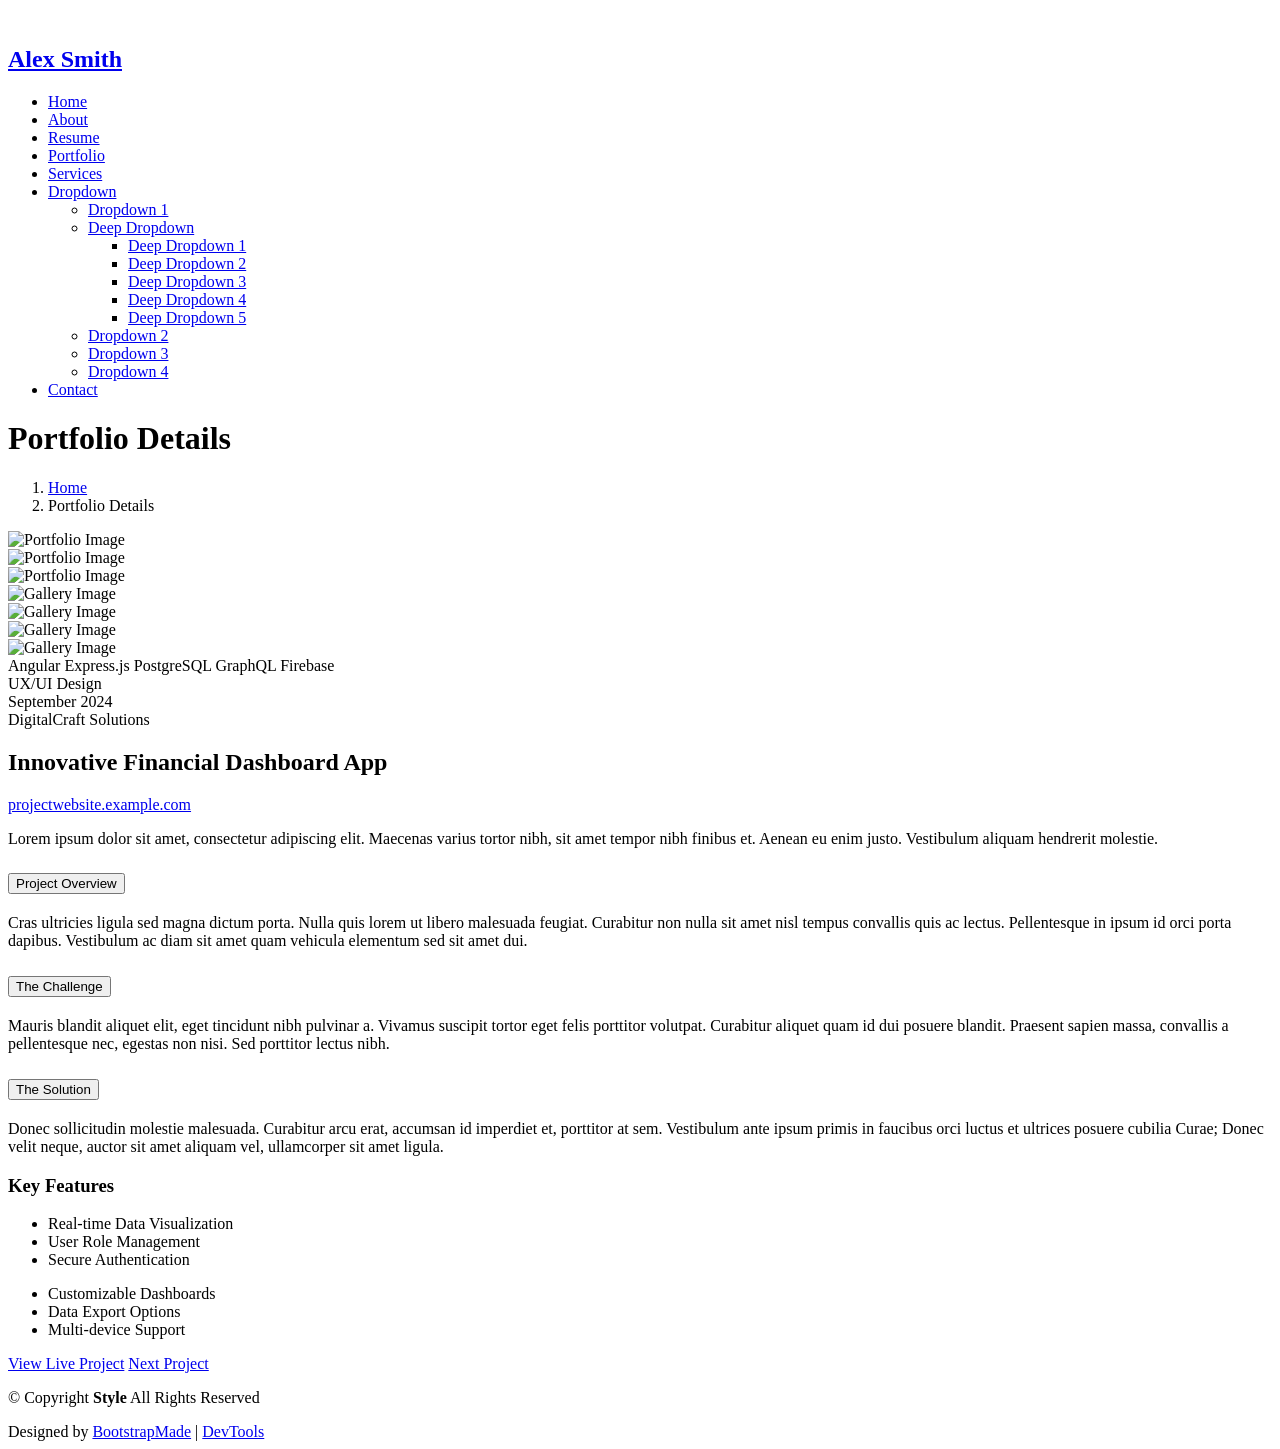
==== docs/portfolio-details.html @ c8f6d258 "Rename portfolio-details.html to docs/portfolio-details.html" ====
<!DOCTYPE html>
<html lang="en">

<head>
  <meta charset="utf-8">
  <meta content="width=device-width, initial-scale=1.0" name="viewport">
  <title>Portfolio Details - Style Bootstrap Template</title>
  <meta name="description" content="">
  <meta name="keywords" content="">

  <!-- Favicons -->
  <link href="assets/img/favicon.png" rel="icon">
  <link href="assets/img/apple-touch-icon.png" rel="apple-touch-icon">

  <!-- Fonts -->
  <link href="https://fonts.googleapis.com" rel="preconnect">
  <link href="https://fonts.gstatic.com" rel="preconnect" crossorigin>
  <link href="https://fonts.googleapis.com/css2?family=Roboto:ital,wght@0,100;0,300;0,400;0,500;0,700;0,900;1,100;1,300;1,400;1,500;1,700;1,900&family=Open+Sans:ital,wght@0,300;0,400;0,500;0,600;0,700;0,800;1,300;1,400;1,500;1,600;1,700;1,800&family=Quicksand:wght@300;400;500;600;700&display=swap" rel="stylesheet">

  <!-- Vendor CSS Files -->
  <link href="assets/vendor/bootstrap/css/bootstrap.min.css" rel="stylesheet">
  <link href="assets/vendor/bootstrap-icons/bootstrap-icons.css" rel="stylesheet">
  <link href="assets/vendor/aos/aos.css" rel="stylesheet">
  <link href="assets/vendor/glightbox/css/glightbox.min.css" rel="stylesheet">
  <link href="assets/vendor/swiper/swiper-bundle.min.css" rel="stylesheet">

  <!-- Main CSS File -->
  <link href="assets/css/main.css" rel="stylesheet">

  <!-- =======================================================
  * Template Name: Style
  * Template URL: https://bootstrapmade.com/style-bootstrap-portfolio-template/
  * Updated: Jul 02 2025 with Bootstrap v5.3.7
  * Author: BootstrapMade.com
  * License: https://bootstrapmade.com/license/
  ======================================================== -->
</head>

<body class="portfolio-details-page">

  <header id="header" class="header d-flex align-items-center fixed-top">
    <div class="container-fluid position-relative d-flex align-items-center justify-content-between">

      <a href="index.html" class="logo d-flex align-items-center">
        <!-- Uncomment the line below if you also wish to use an image logo -->
        <!-- <img src="assets/img/logo.webp" alt=""> -->
        <!-- Uncomment the line below if you also wish to use an text logo -->
        <!-- <h1 class="sitename">Style</h1>  -->
      </a>

      <nav id="navmenu" class="navmenu">

        <div class="profile-img">
          <img src="assets/img/profile/profile-square-1.webp" alt="" class="img-fluid rounded-circle">
        </div>

        <a href="index.html" class="logo d-flex align-items-center justify-content-center">
          <!-- Uncomment the line below if you also wish to use an image logo -->
          <!-- <img src="assets/img/logo.webp" alt=""> -->
          <h1 class="sitename">Alex Smith</h1>
        </a>

        <div class="social-links text-center">
          <a href="#" class="twitter"><i class="bi bi-twitter-x"></i></a>
          <a href="#" class="facebook"><i class="bi bi-facebook"></i></a>
          <a href="#" class="instagram"><i class="bi bi-instagram"></i></a>
          <a href="#" class="google-plus"><i class="bi bi-skype"></i></a>
          <a href="#" class="linkedin"><i class="bi bi-linkedin"></i></a>
        </div>

        <ul>
          <li><a href="#hero">Home</a></li>
          <li><a href="#about">About</a></li>
          <li><a href="#resume">Resume</a></li>
          <li><a href="#portfolio">Portfolio</a></li>
          <li><a href="#services">Services</a></li>
          <li class="dropdown"><a href="#"><span>Dropdown</span> <i class="bi bi-chevron-down toggle-dropdown"></i></a>
            <ul>
              <li><a href="#">Dropdown 1</a></li>
              <li class="dropdown"><a href="#"><span>Deep Dropdown</span> <i class="bi bi-chevron-down toggle-dropdown"></i></a>
                <ul>
                  <li><a href="#">Deep Dropdown 1</a></li>
                  <li><a href="#">Deep Dropdown 2</a></li>
                  <li><a href="#">Deep Dropdown 3</a></li>
                  <li><a href="#">Deep Dropdown 4</a></li>
                  <li><a href="#">Deep Dropdown 5</a></li>
                </ul>
              </li>
              <li><a href="#">Dropdown 2</a></li>
              <li><a href="#">Dropdown 3</a></li>
              <li><a href="#">Dropdown 4</a></li>
            </ul>
          </li>
          <li><a href="#contact">Contact</a></li>
        </ul>
        <i class="mobile-nav-toggle d-xl-none bi bi-list"></i>
      </nav>

    </div>
  </header>

  <main class="main">

    <!-- Page Title -->
    <div class="page-title light-background">
      <div class="container d-lg-flex justify-content-between align-items-center">
        <h1 class="mb-2 mb-lg-0">Portfolio Details</h1>
        <nav class="breadcrumbs">
          <ol>
            <li><a href="index.html">Home</a></li>
            <li class="current">Portfolio Details</li>
          </ol>
        </nav>
      </div>
    </div><!-- End Page Title -->

    <!-- Portfolio Details Section -->
    <section id="portfolio-details" class="portfolio-details section">

      <div class="container" data-aos="fade-up" data-aos-delay="100">

        <div class="row gy-4">
          <div class="col-lg-6" data-aos="fade-right">
            <div class="portfolio-details-media">
              <div class="main-image">
                <div class="portfolio-details-slider swiper init-swiper" data-aos="zoom-in">
                  <script type="application/json" class="swiper-config">
                    {
                      "loop": true,
                      "speed": 1000,
                      "autoplay": {
                        "delay": 6000
                      },
                      "effect": "creative",
                      "creativeEffect": {
                        "prev": {
                          "shadow": true,
                          "translate": [0, 0, -400]
                        },
                        "next": {
                          "translate": ["100%", 0, 0]
                        }
                      },
                      "slidesPerView": 1,
                      "navigation": {
                        "nextEl": ".swiper-button-next",
                        "prevEl": ".swiper-button-prev"
                      }
                    }
                  </script>
                  <div class="swiper-wrapper">
                    <div class="swiper-slide">
                      <img src="assets/img/portfolio/portfolio-5.webp" alt="Portfolio Image" class="img-fluid">
                    </div>
                    <div class="swiper-slide">
                      <img src="assets/img/portfolio/portfolio-7.webp" alt="Portfolio Image" class="img-fluid">
                    </div>
                    <div class="swiper-slide">
                      <img src="assets/img/portfolio/portfolio-8.webp" alt="Portfolio Image" class="img-fluid">
                    </div>
                  </div>
                  <div class="swiper-button-prev"></div>
                  <div class="swiper-button-next"></div>
                </div>
              </div>

              <div class="thumbnail-grid" data-aos="fade-up" data-aos-delay="200">
                <div class="row g-2 mt-3">
                  <div class="col-3">
                    <img src="assets/img/portfolio/portfolio-4.webp" alt="Gallery Image" class="img-fluid glightbox">
                  </div>
                  <div class="col-3">
                    <img src="assets/img/portfolio/portfolio-6.webp" alt="Gallery Image" class="img-fluid glightbox">
                  </div>
                  <div class="col-3">
                    <img src="assets/img/portfolio/portfolio-11.webp" alt="Gallery Image" class="img-fluid glightbox">
                  </div>
                  <div class="col-3">
                    <img src="assets/img/portfolio/portfolio-12.webp" alt="Gallery Image" class="img-fluid glightbox">
                  </div>
                </div>
              </div>

              <div class="tech-stack-badges" data-aos="fade-up" data-aos-delay="300">
                <span>Angular</span>
                <span>Express.js</span>
                <span>PostgreSQL</span>
                <span>GraphQL</span>
                <span>Firebase</span>
              </div>
            </div>
          </div>

          <div class="col-lg-6" data-aos="fade-left">
            <div class="portfolio-details-content">
              <div class="project-meta">
                <div class="badge-wrapper">
                  <span class="project-badge">UX/UI Design</span>
                </div>
                <div class="date-client">
                  <div class="meta-item">
                    <i class="bi bi-calendar-check"></i>
                    <span>September 2024</span>
                  </div>
                  <div class="meta-item">
                    <i class="bi bi-buildings"></i>
                    <span>DigitalCraft Solutions</span>
                  </div>
                </div>
              </div>

              <h2 class="project-title">Innovative Financial Dashboard App</h2>

              <div class="project-website">
                <i class="bi bi-link-45deg"></i>
                <a href="#" target="_blank">projectwebsite.example.com</a>
              </div>

              <div class="project-overview">
                <p class="lead">
                  Lorem ipsum dolor sit amet, consectetur adipiscing elit. Maecenas varius tortor nibh, sit amet tempor nibh finibus et. Aenean eu enim justo. Vestibulum aliquam hendrerit molestie.
                </p>

                <div class="accordion project-accordion" id="portfolio-details-projectAccordion">
                  <div class="accordion-item" data-aos="fade-up">
                    <h2 class="accordion-header">
                      <button class="accordion-button" type="button" data-bs-toggle="collapse" data-bs-target="#portfolio-details-collapse-1" aria-expanded="true" aria-controls="collapseOne">
                        <i class="bi bi-clipboard-data me-2"></i> Project Overview
                      </button>
                    </h2>
                    <div id="portfolio-details-collapse-1" class="accordion-collapse collapse show" data-bs-parent="#portfolio-details-projectAccordion">
                      <div class="accordion-body">
                        <p>Cras ultricies ligula sed magna dictum porta. Nulla quis lorem ut libero malesuada feugiat. Curabitur non nulla sit amet nisl tempus convallis quis ac lectus. Pellentesque in ipsum id orci porta dapibus. Vestibulum ac diam sit amet quam vehicula elementum sed sit amet dui.</p>
                      </div>
                    </div>
                  </div>

                  <div class="accordion-item" data-aos="fade-up" data-aos-delay="100">
                    <h2 class="accordion-header">
                      <button class="accordion-button collapsed" type="button" data-bs-toggle="collapse" data-bs-target="#portfolio-details-collapse-2" aria-expanded="false" aria-controls="collapseTwo">
                        <i class="bi bi-exclamation-diamond me-2"></i> The Challenge
                      </button>
                    </h2>
                    <div id="portfolio-details-collapse-2" class="accordion-collapse collapse" data-bs-parent="#portfolio-details-projectAccordion">
                      <div class="accordion-body">
                        <p>Mauris blandit aliquet elit, eget tincidunt nibh pulvinar a. Vivamus suscipit tortor eget felis porttitor volutpat. Curabitur aliquet quam id dui posuere blandit. Praesent sapien massa, convallis a pellentesque nec, egestas non nisi. Sed porttitor lectus nibh.</p>
                      </div>
                    </div>
                  </div>

                  <div class="accordion-item" data-aos="fade-up" data-aos-delay="200">
                    <h2 class="accordion-header">
                      <button class="accordion-button collapsed" type="button" data-bs-toggle="collapse" data-bs-target="#portfolio-details-collapse-3" aria-expanded="false" aria-controls="collapseThree">
                        <i class="bi bi-award me-2"></i> The Solution
                      </button>
                    </h2>
                    <div id="portfolio-details-collapse-3" class="accordion-collapse collapse" data-bs-parent="#portfolio-details-projectAccordion">
                      <div class="accordion-body">
                        <p>Donec sollicitudin molestie malesuada. Curabitur arcu erat, accumsan id imperdiet et, porttitor at sem. Vestibulum ante ipsum primis in faucibus orci luctus et ultrices posuere cubilia Curae; Donec velit neque, auctor sit amet aliquam vel, ullamcorper sit amet ligula.</p>
                      </div>
                    </div>
                  </div>
                </div>
              </div>

              <div class="project-features" data-aos="fade-up" data-aos-delay="300">
                <h3><i class="bi bi-stars"></i> Key Features</h3>
                <div class="row g-3">
                  <div class="col-md-6">
                    <ul class="feature-list">
                      <li><i class="bi bi-check2-circle"></i> Real-time Data Visualization</li>
                      <li><i class="bi bi-check2-circle"></i> User Role Management</li>
                      <li><i class="bi bi-check2-circle"></i> Secure Authentication</li>
                    </ul>
                  </div>
                  <div class="col-md-6">
                    <ul class="feature-list">
                      <li><i class="bi bi-check2-circle"></i> Customizable Dashboards</li>
                      <li><i class="bi bi-check2-circle"></i> Data Export Options</li>
                      <li><i class="bi bi-check2-circle"></i> Multi-device Support</li>
                    </ul>
                  </div>
                </div>
              </div>

              <div class="cta-buttons" data-aos="fade-up" data-aos-delay="400">
                <a href="#" class="btn-view-project">View Live Project</a>
                <a href="#" class="btn-next-project">Next Project <i class="bi bi-arrow-right"></i></a>
              </div>
            </div>
          </div>
        </div>

      </div>

    </section><!-- /Portfolio Details Section -->

  </main>

  <footer id="footer" class="footer dark-background">

    <div class="container">
      <div class="copyright text-center ">
        <p>© <span>Copyright</span> <strong class="px-1 sitename">Style</strong> <span>All Rights Reserved</span></p>
      </div>
      <div class="social-links d-flex justify-content-center">
        <a href=""><i class="bi bi-twitter-x"></i></a>
        <a href=""><i class="bi bi-facebook"></i></a>
        <a href=""><i class="bi bi-instagram"></i></a>
        <a href=""><i class="bi bi-linkedin"></i></a>
      </div>
      <div class="credits">
        <!-- All the links in the footer should remain intact. -->
        <!-- You can delete the links only if you've purchased the pro version. -->
        <!-- Licensing information: https://bootstrapmade.com/license/ -->
        <!-- Purchase the pro version with working PHP/AJAX contact form: [buy-url] -->
        Designed by <a href="https://bootstrapmade.com/">BootstrapMade</a> | <a href="https://bootstrapmade.com/tools/">DevTools</a>
      </div>
    </div>

  </footer>

  <!-- Scroll Top -->
  <a href="#" id="scroll-top" class="scroll-top d-flex align-items-center justify-content-center"><i class="bi bi-arrow-up-short"></i></a>

  <!-- Vendor JS Files -->
  <script src="assets/vendor/bootstrap/js/bootstrap.bundle.min.js"></script>
  <script src="assets/vendor/php-email-form/validate.js"></script>
  <script src="assets/vendor/aos/aos.js"></script>
  <script src="assets/vendor/purecounter/purecounter_vanilla.js"></script>
  <script src="assets/vendor/typed.js/typed.umd.js"></script>
  <script src="assets/vendor/waypoints/noframework.waypoints.js"></script>
  <script src="assets/vendor/glightbox/js/glightbox.min.js"></script>
  <script src="assets/vendor/imagesloaded/imagesloaded.pkgd.min.js"></script>
  <script src="assets/vendor/isotope-layout/isotope.pkgd.min.js"></script>
  <script src="assets/vendor/swiper/swiper-bundle.min.js"></script>

  <!-- Main JS File -->
  <script src="assets/js/main.js"></script>

</body>

</html>
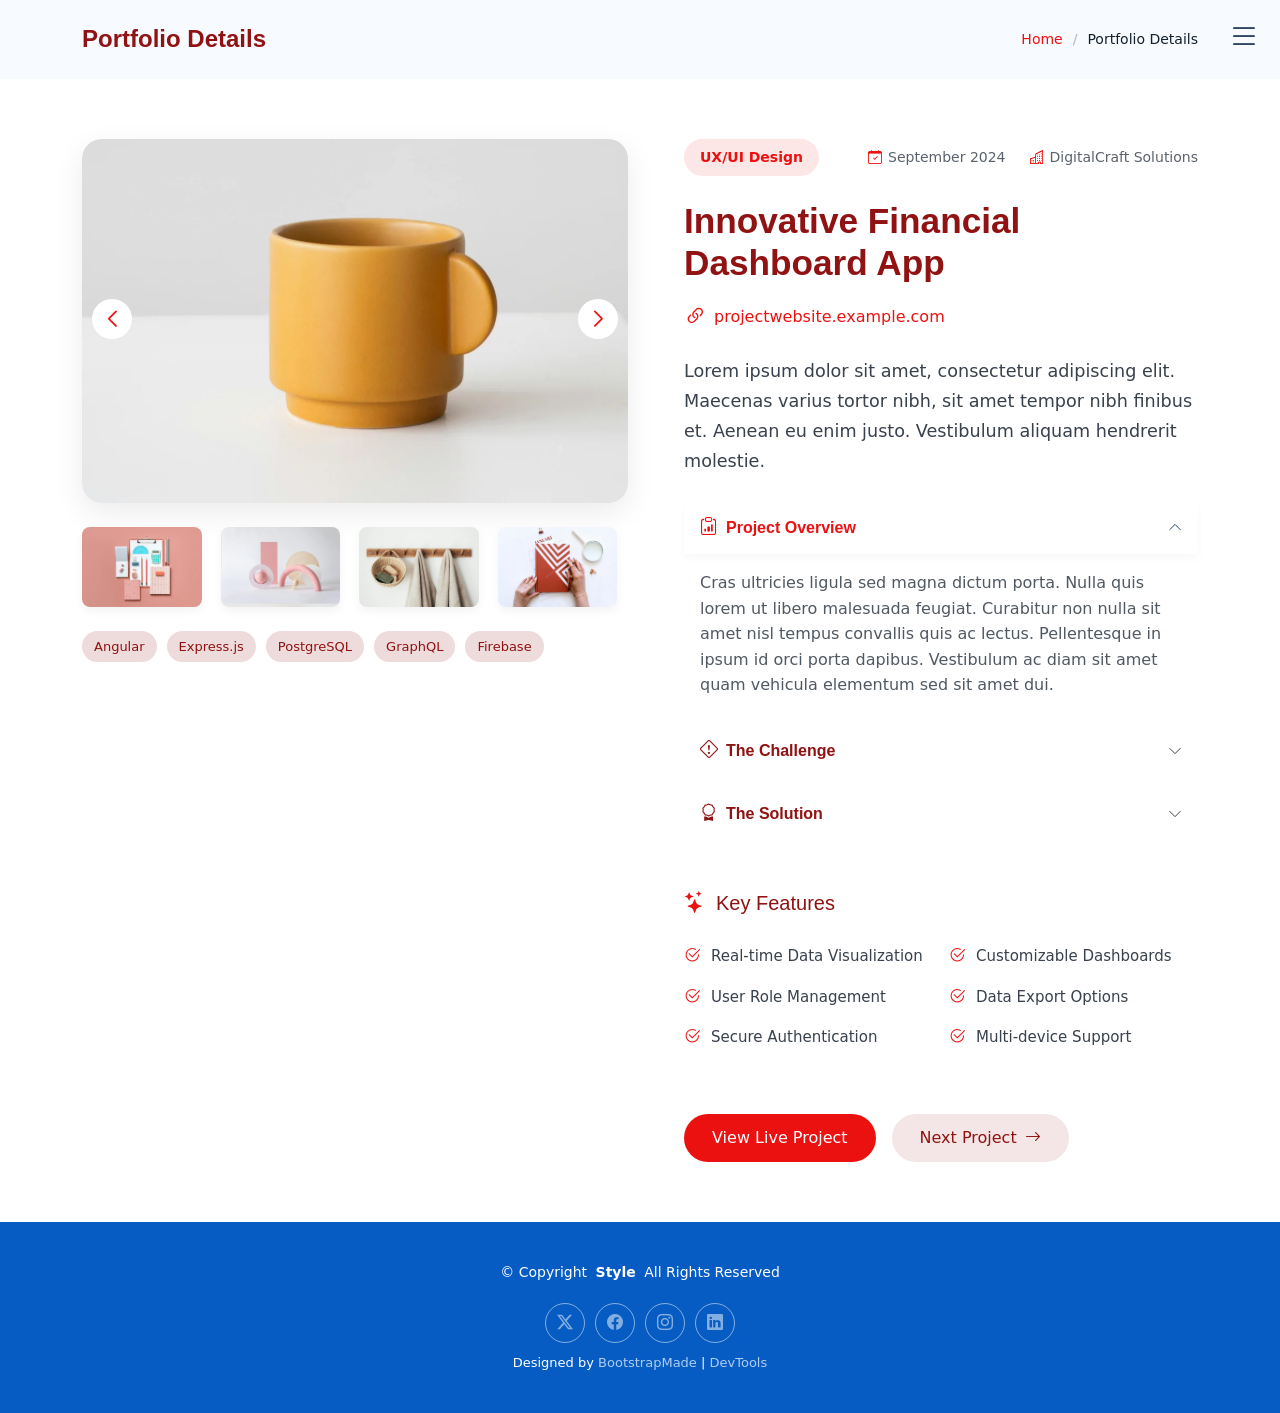
==== commit 9809c224: "projeto com doc" ====
--- a/docs/portfolio-details.html
+++ b/docs/portfolio-details.html
@@ -9,8 +9,8 @@
   <meta name="keywords" content="">
 
   <!-- Favicons -->
-  <link href="assets/img/favicon.png" rel="icon">
-  <link href="assets/img/apple-touch-icon.png" rel="apple-touch-icon">
+  <link href="img/favicon.png" rel="icon">
+  <link href="img/apple-touch-icon.png" rel="apple-touch-icon">
 
   <!-- Fonts -->
   <link href="https://fonts.googleapis.com" rel="preconnect">
@@ -18,14 +18,14 @@
   <link href="https://fonts.googleapis.com/css2?family=Roboto:ital,wght@0,100;0,300;0,400;0,500;0,700;0,900;1,100;1,300;1,400;1,500;1,700;1,900&family=Open+Sans:ital,wght@0,300;0,400;0,500;0,600;0,700;0,800;1,300;1,400;1,500;1,600;1,700;1,800&family=Quicksand:wght@300;400;500;600;700&display=swap" rel="stylesheet">
 
   <!-- Vendor CSS Files -->
-  <link href="assets/vendor/bootstrap/css/bootstrap.min.css" rel="stylesheet">
-  <link href="assets/vendor/bootstrap-icons/bootstrap-icons.css" rel="stylesheet">
-  <link href="assets/vendor/aos/aos.css" rel="stylesheet">
-  <link href="assets/vendor/glightbox/css/glightbox.min.css" rel="stylesheet">
-  <link href="assets/vendor/swiper/swiper-bundle.min.css" rel="stylesheet">
+  <link href="vendor/bootstrap/css/bootstrap.min.css" rel="stylesheet">
+  <link href="vendor/bootstrap-icons/bootstrap-icons.css" rel="stylesheet">
+  <link href="vendor/aos/aos.css" rel="stylesheet">
+  <link href="vendor/glightbox/css/glightbox.min.css" rel="stylesheet">
+  <link href="vendor/swiper/swiper-bundle.min.css" rel="stylesheet">
 
   <!-- Main CSS File -->
-  <link href="assets/css/main.css" rel="stylesheet">
+  <link href="css/main.css" rel="stylesheet">
 
   <!-- =======================================================
   * Template Name: Style
@@ -43,7 +43,7 @@
 
       <a href="index.html" class="logo d-flex align-items-center">
         <!-- Uncomment the line below if you also wish to use an image logo -->
-        <!-- <img src="assets/img/logo.webp" alt=""> -->
+        <!-- <img src="img/logo.webp" alt=""> -->
         <!-- Uncomment the line below if you also wish to use an text logo -->
         <!-- <h1 class="sitename">Style</h1>  -->
       </a>
@@ -51,12 +51,12 @@
       <nav id="navmenu" class="navmenu">
 
         <div class="profile-img">
-          <img src="assets/img/profile/profile-square-1.webp" alt="" class="img-fluid rounded-circle">
+          <img src="img/profile/profile-square-1.webp" alt="" class="img-fluid rounded-circle">
         </div>
 
         <a href="index.html" class="logo d-flex align-items-center justify-content-center">
           <!-- Uncomment the line below if you also wish to use an image logo -->
-          <!-- <img src="assets/img/logo.webp" alt=""> -->
+          <!-- <img src="img/logo.webp" alt=""> -->
           <h1 class="sitename">Alex Smith</h1>
         </a>
 
@@ -150,13 +150,13 @@
                   </script>
                   <div class="swiper-wrapper">
                     <div class="swiper-slide">
-                      <img src="assets/img/portfolio/portfolio-5.webp" alt="Portfolio Image" class="img-fluid">
+                      <img src="img/portfolio/portfolio-5.webp" alt="Portfolio Image" class="img-fluid">
                     </div>
                     <div class="swiper-slide">
-                      <img src="assets/img/portfolio/portfolio-7.webp" alt="Portfolio Image" class="img-fluid">
+                      <img src="img/portfolio/portfolio-7.webp" alt="Portfolio Image" class="img-fluid">
                     </div>
                     <div class="swiper-slide">
-                      <img src="assets/img/portfolio/portfolio-8.webp" alt="Portfolio Image" class="img-fluid">
+                      <img src="img/portfolio/portfolio-8.webp" alt="Portfolio Image" class="img-fluid">
                     </div>
                   </div>
                   <div class="swiper-button-prev"></div>
@@ -167,16 +167,16 @@
               <div class="thumbnail-grid" data-aos="fade-up" data-aos-delay="200">
                 <div class="row g-2 mt-3">
                   <div class="col-3">
-                    <img src="assets/img/portfolio/portfolio-4.webp" alt="Gallery Image" class="img-fluid glightbox">
+                    <img src="img/portfolio/portfolio-4.webp" alt="Gallery Image" class="img-fluid glightbox">
                   </div>
                   <div class="col-3">
-                    <img src="assets/img/portfolio/portfolio-6.webp" alt="Gallery Image" class="img-fluid glightbox">
+                    <img src="img/portfolio/portfolio-6.webp" alt="Gallery Image" class="img-fluid glightbox">
                   </div>
                   <div class="col-3">
-                    <img src="assets/img/portfolio/portfolio-11.webp" alt="Gallery Image" class="img-fluid glightbox">
+                    <img src="img/portfolio/portfolio-11.webp" alt="Gallery Image" class="img-fluid glightbox">
                   </div>
                   <div class="col-3">
-                    <img src="assets/img/portfolio/portfolio-12.webp" alt="Gallery Image" class="img-fluid glightbox">
+                    <img src="img/portfolio/portfolio-12.webp" alt="Gallery Image" class="img-fluid glightbox">
                   </div>
                 </div>
               </div>
@@ -324,20 +324,20 @@
   <a href="#" id="scroll-top" class="scroll-top d-flex align-items-center justify-content-center"><i class="bi bi-arrow-up-short"></i></a>
 
   <!-- Vendor JS Files -->
-  <script src="assets/vendor/bootstrap/js/bootstrap.bundle.min.js"></script>
-  <script src="assets/vendor/php-email-form/validate.js"></script>
-  <script src="assets/vendor/aos/aos.js"></script>
-  <script src="assets/vendor/purecounter/purecounter_vanilla.js"></script>
-  <script src="assets/vendor/typed.js/typed.umd.js"></script>
-  <script src="assets/vendor/waypoints/noframework.waypoints.js"></script>
-  <script src="assets/vendor/glightbox/js/glightbox.min.js"></script>
-  <script src="assets/vendor/imagesloaded/imagesloaded.pkgd.min.js"></script>
-  <script src="assets/vendor/isotope-layout/isotope.pkgd.min.js"></script>
-  <script src="assets/vendor/swiper/swiper-bundle.min.js"></script>
+  <script src="vendor/bootstrap/js/bootstrap.bundle.min.js"></script>
+  <script src="vendor/php-email-form/validate.js"></script>
+  <script src="vendor/aos/aos.js"></script>
+  <script src="vendor/purecounter/purecounter_vanilla.js"></script>
+  <script src="vendor/typed.js/typed.umd.js"></script>
+  <script src="vendor/waypoints/noframework.waypoints.js"></script>
+  <script src="vendor/glightbox/js/glightbox.min.js"></script>
+  <script src="vendor/imagesloaded/imagesloaded.pkgd.min.js"></script>
+  <script src="vendor/isotope-layout/isotope.pkgd.min.js"></script>
+  <script src="vendor/swiper/swiper-bundle.min.js"></script>
 
   <!-- Main JS File -->
-  <script src="assets/js/main.js"></script>
+  <script src="js/main.js"></script>
 
 </body>
 
-</html>
+</html>
--- a/docs/css/main.css
+++ b/docs/css/main.css
@@ -0,0 +1,3174 @@
+/**
+* Template Name: Style
+* Template URL: https://bootstrapmade.com/style-bootstrap-portfolio-template/
+* Updated: Jul 02 2025 with Bootstrap v5.3.7
+* Author: BootstrapMade.com
+* License: https://bootstrapmade.com/license/
+*/
+
+@charset "UTF-8";
+
+/*--------------------------------------------------------------
+# Font & Color Variables
+# Help: https://bootstrapmade.com/color-system/
+--------------------------------------------------------------*/
+/* Fonts */
+:root {
+  --default-font: "Inter", system-ui, -apple-system, "Segoe UI", Arial, sans-serif;
+  --heading-font: "Poppins", sans-serif;
+  --nav-font: "Source Sans Pro", sans-serif;
+}
+
+/* Global Colors */
+:root { 
+  --background-color: #ffffff; /* Background color for the entire website, including individual sections */
+  --default-color: #15202d; /* Default color used for the majority of the text content across the entire website */
+  --heading-color: #901212; /* Color for headings, subheadings and title throughout the website */
+  --accent-color: #ec1111; /* Accent color that represents your brand on the website. It's used for buttons, links, and other elements that need to stand out */
+  --surface-color: #ffffff; /* The surface color is used as a background of boxed elements within sections, such as cards, icon boxes, or other elements that require a visual separation from the global background. */
+  --contrast-color: #ffffff; /* Contrast color for text, ensuring readability against backgrounds of accent, heading, or default colors. */
+}
+
+/* Nav Menu Colors - The following color variables are used specifically for the navigation menu. They are separate from the global colors to allow for more customization options */
+:root {
+  --nav-color: #314862;  /* The default color of the main navmenu links */
+  --nav-hover-color: #065cc2; /* Applied to main navmenu links when they are hovered over or active */
+  --nav-mobile-background-color: #11427d; /* Used as the background color for mobile navigation menu */
+  --nav-dropdown-background-color: #065cc2; /* Used as the background color for dropdown items that appear when hovering over primary navigation items */
+  --nav-dropdown-color: #acc4e0; /* Used for navigation links of the dropdown items in the navigation menu. */
+  --nav-dropdown-hover-color: #ffffff; /* Similar to --nav-hover-color, this color is applied to dropdown navigation links when they are hovered over. */
+}
+
+/* Color Presets - These classes override global colors when applied to any section or element, providing reuse of the sam color scheme. */
+
+.light-background {
+  --background-color: #f7faff;
+  --surface-color: #ffffff;
+}
+
+.dark-background {
+  --background-color: #065cc2;
+  --default-color: #ffffff;
+  --heading-color: #ffffff;
+  --accent-color: #afcdf1;
+  --surface-color: #2973cc;
+  --contrast-color: #ffffff;
+}
+
+/* Smooth scroll */
+:root {
+  scroll-behavior: smooth;
+}
+
+/*--------------------------------------------------------------
+# General Styling & Shared Classes
+--------------------------------------------------------------*/
+body {
+  color: var(--default-color);
+  background-color: var(--background-color);
+  font-family: var(--default-font);
+}
+
+a {
+  color: var(--accent-color);
+  text-decoration: none;
+  transition: 0.3s;
+}
+
+a:hover {
+  color: color-mix(in srgb, var(--accent-color), transparent 25%);
+  text-decoration: none;
+}
+
+h1,
+h2,
+h3,
+h4,
+h5,
+h6 {
+  color: var(--heading-color);
+  font-family: var(--heading-font);
+}
+
+/* PHP Email Form Messages
+------------------------------*/
+.php-email-form .error-message {
+  display: none;
+  background: #df1529;
+  color: #ffffff;
+  text-align: left;
+  padding: 15px;
+  margin-bottom: 24px;
+  font-weight: 600;
+}
+
+.php-email-form .sent-message {
+  display: none;
+  color: #ffffff;
+  background: #059652;
+  text-align: center;
+  padding: 15px;
+  margin-bottom: 24px;
+  font-weight: 600;
+}
+
+.php-email-form .loading {
+  display: none;
+  background: var(--surface-color);
+  text-align: center;
+  padding: 15px;
+  margin-bottom: 24px;
+}
+
+.php-email-form .loading:before {
+  content: "";
+  display: inline-block;
+  border-radius: 50%;
+  width: 24px;
+  height: 24px;
+  margin: 0 10px -6px 0;
+  border: 3px solid var(--accent-color);
+  border-top-color: var(--surface-color);
+  animation: php-email-form-loading 1s linear infinite;
+}
+
+@keyframes php-email-form-loading {
+  0% {
+    transform: rotate(0deg);
+  }
+
+  100% {
+    transform: rotate(360deg);
+  }
+}
+
+/*--------------------------------------------------------------
+# Global Header
+--------------------------------------------------------------*/
+.header {
+  --background-color: rgba(255, 255, 255, 0);
+  color: var(--default-color);
+  background-color: var(--background-color);
+  padding: 15px 0;
+  transition: all 0.5s;
+  z-index: 997;
+}
+
+.header .logo {
+  line-height: 1;
+}
+
+.header .logo img {
+  max-height: 32px;
+  margin-right: 8px;
+}
+
+.header .logo h1 {
+  font-size: 30px;
+  margin: 0;
+  font-weight: 700;
+  color: var(--heading-color);
+}
+
+/*--------------------------------------------------------------
+# Navigation Menu
+--------------------------------------------------------------*/
+/* Navmenu */
+.mobile-nav-toggle {
+  color: var(--nav-color);
+  position: fixed;
+  top: 20px;
+  right: 20px;
+  font-size: 32px;
+  line-height: 0;
+  cursor: pointer;
+  display: block !important;
+  z-index: 998;
+  transition: 0.3s;
+}
+
+.mobile-nav-toggle:hover {
+  color: var(--nav-hover-color);
+}
+
+.navmenu {
+  position: fixed;
+  top: 0;
+  bottom: 0;
+  right: -300px;
+  z-index: 997;
+  transition: 0.3s;
+  width: 300px;
+  overflow: hidden;
+}
+
+.navmenu .profile-img img {
+  margin: 15px auto;
+  display: block;
+  width: 160px;
+  border: 8px solid color-mix(in srgb, var(--contrast-color), transparent 85%);
+}
+
+.navmenu .logo {
+  line-height: 1;
+  margin-bottom: 15px;
+}
+
+.navmenu .logo img {
+  max-height: 32px;
+  margin-right: 8px;
+}
+
+.navmenu .logo h1 {
+  font-size: 24px;
+  margin: 0;
+  font-weight: 700;
+  color: var(--contrast-color);
+}
+
+.navmenu .social-links {
+  margin: 0 0 20px 0;
+}
+
+.navmenu .social-links a {
+  font-size: 16px;
+  display: inline-flex;
+  align-items: center;
+  justify-content: center;
+  padding: 0;
+  background: color-mix(in srgb, var(--contrast-color), transparent 90%);
+  color: var(--contrast-color);
+  margin: 0 2px;
+  border-radius: 50%;
+  width: 40px;
+  height: 40px;
+  transition: 0.3s;
+}
+
+.navmenu .social-links a i {
+  margin: 0;
+}
+
+.navmenu .social-links a:hover {
+  color: var(--contrast-color);
+  background: var(--accent-color);
+}
+
+.navmenu ul {
+  display: block;
+  list-style: none;
+  padding: 10px 0;
+  margin: 0;
+  overflow-y: auto;
+  transition: 0.3s;
+  z-index: 998;
+}
+
+.navmenu a,
+.navmenu a:focus {
+  color: var(--nav-dropdown-color);
+  padding: 10px 20px;
+  font-family: var(--nav-font);
+  font-size: 17px;
+  font-weight: 500;
+  display: flex;
+  align-items: center;
+  justify-content: space-between;
+  white-space: nowrap;
+  transition: 0.3s;
+}
+
+.navmenu a i,
+.navmenu a:focus i {
+  font-size: 12px;
+  line-height: 0;
+  margin-left: 5px;
+  width: 30px;
+  height: 30px;
+  display: flex;
+  align-items: center;
+  justify-content: center;
+  border-radius: 50%;
+  transition: 0.3s;
+  background-color: color-mix(in srgb, var(--accent-color), transparent 90%);
+}
+
+.navmenu a i:hover,
+.navmenu a:focus i:hover {
+  background-color: var(--accent-color);
+  color: var(--contrast-color);
+}
+
+.navmenu a:hover,
+.navmenu .active,
+.navmenu .active:focus {
+  color: var(--nav-dropdown-hover-color);
+}
+
+.navmenu .active i,
+.navmenu .active:focus i {
+  background-color: var(--accent-color);
+  color: var(--contrast-color);
+  transform: rotate(180deg);
+}
+
+.navmenu .dropdown ul {
+  position: static;
+  display: none;
+  z-index: 99;
+  padding: 10px 0;
+  margin: 10px 20px;
+  box-shadow: none;
+  transition: all 0.5s ease-in-out;
+}
+
+.navmenu .dropdown>.dropdown-active {
+  display: block;
+  background-color: var(--nav-dropdown-background-color);
+  border: 1px solid color-mix(in srgb, var(--nav-dropdown-color), transparent 90%);
+}
+
+.mobile-nav-active {
+  overflow: hidden;
+}
+
+.mobile-nav-active .mobile-nav-toggle {
+  right: 310px;
+  font-size: 36px;
+}
+
+.mobile-nav-active .navmenu {
+  position: fixed;
+  overflow: hidden;
+  top: 0;
+  bottom: 0;
+  right: 0;
+  background-color: var(--nav-mobile-background-color);
+  transition: 0.3s;
+}
+
+/*--------------------------------------------------------------
+# Global Footer
+--------------------------------------------------------------*/
+.footer {
+  color: var(--default-color);
+  background-color: var(--background-color);
+  font-size: 14px;
+  padding: 40px 0;
+  position: relative;
+}
+
+.footer .copyright p {
+  margin-bottom: 0;
+}
+
+.footer .social-links {
+  margin-top: 20px;
+}
+
+.footer .social-links a {
+  display: flex;
+  align-items: center;
+  justify-content: center;
+  width: 40px;
+  height: 40px;
+  border-radius: 50%;
+  border: 1px solid color-mix(in srgb, var(--default-color), transparent 50%);
+  font-size: 16px;
+  color: color-mix(in srgb, var(--default-color), transparent 50%);
+  margin: 0 5px;
+  transition: 0.3s;
+}
+
+.footer .social-links a:hover {
+  color: var(--accent-color);
+  border-color: var(--accent-color);
+}
+
+.footer .credits {
+  margin-top: 10px;
+  font-size: 13px;
+  text-align: center;
+}
+
+/*--------------------------------------------------------------
+# Scroll Top Button
+--------------------------------------------------------------*/
+.scroll-top {
+  position: fixed;
+  visibility: hidden;
+  opacity: 0;
+  right: 15px;
+  bottom: -15px;
+  z-index: 99999;
+  background-color: var(--accent-color);
+  width: 44px;
+  height: 44px;
+  border-radius: 50px;
+  transition: all 0.4s;
+}
+
+.scroll-top i {
+  font-size: 24px;
+  color: var(--contrast-color);
+  line-height: 0;
+}
+
+.scroll-top:hover {
+  background-color: color-mix(in srgb, var(--accent-color), transparent 20%);
+  color: var(--contrast-color);
+}
+
+.scroll-top.active {
+  visibility: visible;
+  opacity: 1;
+  bottom: 15px;
+}
+
+/*--------------------------------------------------------------
+# Disable aos animation delay on mobile devices
+--------------------------------------------------------------*/
+@media screen and (max-width: 768px) {
+  [data-aos-delay] {
+    transition-delay: 0 !important;
+  }
+}
+
+/*--------------------------------------------------------------
+# Global Page Titles & Breadcrumbs
+--------------------------------------------------------------*/
+.page-title {
+  color: var(--default-color);
+  background-color: var(--background-color);
+  padding: 25px 0;
+  position: relative;
+}
+
+.page-title h1 {
+  font-size: 24px;
+  font-weight: 700;
+}
+
+.page-title .breadcrumbs ol {
+  display: flex;
+  flex-wrap: wrap;
+  list-style: none;
+  padding: 0;
+  margin: 0;
+  font-size: 14px;
+  font-weight: 400;
+}
+
+.page-title .breadcrumbs ol li+li {
+  padding-left: 10px;
+}
+
+.page-title .breadcrumbs ol li+li::before {
+  content: "/";
+  display: inline-block;
+  padding-right: 10px;
+  color: color-mix(in srgb, var(--default-color), transparent 70%);
+}
+
+/*--------------------------------------------------------------
+# Global Sections
+--------------------------------------------------------------*/
+section,
+.section {
+  color: var(--default-color);
+  background-color: var(--background-color);
+  padding: 60px 0;
+  overflow: clip;
+}
+
+/*--------------------------------------------------------------
+# Global Section Titles
+--------------------------------------------------------------*/
+.section-title {
+  padding-bottom: 60px;
+  position: relative;
+}
+
+.section-title h2 {
+  font-size: 36px;
+  font-weight: 700;
+  padding: 0;
+  line-height: 1px;
+  margin: 0;
+  letter-spacing: 0.5px;
+  position: relative;
+}
+
+.section-title h2::after {
+  content: "";
+  width: 120px;
+  height: 1px;
+  display: inline-block;
+  background: var(--accent-color);
+  margin: 10px 10px;
+}
+
+.section-title p {
+  color: color-mix(in srgb, var(--default-color), transparent 50%);
+  margin: 5px 0 0 0;
+  font-size: 16px;
+  font-weight: 500;
+  font-family: var(--heading-font);
+}
+
+/*--------------------------------------------------------------
+# Hero Section
+--------------------------------------------------------------*/
+.hero {
+  padding: 120px 0;
+  position: relative;
+  overflow: hidden;
+  min-height: 100vh;
+  display: flex;
+  align-items: center;
+}
+
+.hero::before {
+  content: "";
+  position: absolute;
+  top: 0;
+  left: 0;
+  right: 0;
+  bottom: 0;
+  background: url("../img/bg/abstract-bg-1.webp") no-repeat center center;
+  background-size: cover;
+  opacity: 0.08;
+  z-index: 1;
+}
+
+.hero .container {
+  position: relative;
+  z-index: 2;
+}
+
+@media (max-width: 991px) {
+  .hero .hero-content {
+    padding: 60px 30px;
+    text-align: center;
+  }
+}
+
+@media (max-width: 576px) {
+  .hero .hero-content {
+    padding: 40px 20px;
+  }
+}
+
+.hero .content-wrapper {
+  max-width: 600px;
+}
+
+.hero .hero-title {
+  font-size: 3.5rem;
+  font-weight: 700;
+  margin-bottom: 1.5rem;
+  line-height: 1.2;
+}
+
+@media (max-width: 768px) {
+  .hero .hero-title {
+    font-size: 2.8rem;
+  }
+}
+
+@media (max-width: 576px) {
+  .hero .hero-title {
+    font-size: 2.2rem;
+  }
+}
+
+.hero .hero-title .typed {
+  color: var(--accent-color);
+  position: relative;
+}
+
+.hero .lead {
+  font-size: 1.2rem;
+  color: color-mix(in srgb, var(--default-color), transparent 20%);
+  margin-bottom: 3rem;
+  line-height: 1.6;
+}
+
+@media (max-width: 768px) {
+  .hero .lead {
+    font-size: 1.1rem;
+    margin-bottom: 2rem;
+  }
+}
+
+.hero .hero-stats {
+  display: flex;
+  gap: 2rem;
+  margin-bottom: 3rem;
+}
+
+@media (max-width: 768px) {
+  .hero .hero-stats {
+    justify-content: center;
+    gap: 1.5rem;
+    margin-bottom: 2rem;
+  }
+}
+
+@media (max-width: 576px) {
+  .hero .hero-stats {
+    flex-direction: column;
+    gap: 1rem;
+  }
+}
+
+.hero .hero-stats .stat-item {
+  display: flex;
+  flex-direction: column;
+  align-items: center;
+}
+
+.hero .hero-stats .stat-item .purecounter {
+  font-size: 2rem;
+  font-weight: 700;
+  color: var(--accent-color);
+  line-height: 1;
+}
+
+.hero .hero-stats .stat-item .stat-label {
+  font-size: 0.9rem;
+  color: color-mix(in srgb, var(--default-color), transparent 40%);
+  margin-top: 0.25rem;
+}
+
+.hero .hero-actions {
+  display: flex;
+  gap: 1rem;
+  margin-bottom: 3rem;
+}
+
+@media (max-width: 768px) {
+  .hero .hero-actions {
+    justify-content: center;
+    margin-bottom: 2rem;
+  }
+}
+
+@media (max-width: 576px) {
+  .hero .hero-actions {
+    flex-direction: column;
+    align-items: center;
+  }
+}
+
+.hero .hero-actions .btn {
+  padding: 12px 30px;
+  font-weight: 600;
+  border-radius: 50px;
+  text-decoration: none;
+  transition: all 0.3s ease;
+}
+
+.hero .hero-actions .btn.btn-primary {
+  background-color: var(--accent-color);
+  color: var(--contrast-color);
+  border: 2px solid var(--accent-color);
+}
+
+.hero .hero-actions .btn.btn-primary:hover {
+  background-color: transparent;
+  color: var(--accent-color);
+}
+
+.hero .hero-actions .btn.btn-outline {
+  background-color: transparent;
+  color: var(--default-color);
+  border: 2px solid color-mix(in srgb, var(--default-color), transparent 70%);
+}
+
+.hero .hero-actions .btn.btn-outline:hover {
+  background-color: var(--accent-color);
+  color: var(--contrast-color);
+  border-color: var(--accent-color);
+}
+
+.hero .social-links {
+  display: flex;
+  gap: 1rem;
+}
+
+@media (max-width: 768px) {
+  .hero .social-links {
+    justify-content: center;
+  }
+}
+
+.hero .social-links a {
+  width: 45px;
+  height: 45px;
+  display: flex;
+  align-items: center;
+  justify-content: center;
+  border-radius: 50%;
+  background-color: var(--surface-color);
+  color: var(--default-color);
+  text-decoration: none;
+  transition: all 0.3s ease;
+  box-shadow: 0 2px 10px color-mix(in srgb, var(--default-color), transparent 90%);
+}
+
+.hero .social-links a:hover {
+  background-color: var(--accent-color);
+  color: var(--contrast-color);
+  transform: translateY(-3px);
+}
+
+.hero .social-links a i {
+  font-size: 1.2rem;
+}
+
+.hero .hero-image {
+  position: relative;
+  display: flex;
+  align-items: center;
+  justify-content: center;
+  padding: 60px 30px;
+}
+
+@media (max-width: 991px) {
+  .hero .hero-image {
+    min-height: auto;
+    padding: 40px 30px;
+  }
+}
+
+.hero .image-container {
+  position: relative;
+  max-width: 500px;
+  width: 100%;
+}
+
+.hero .hero-main-image {
+  border-radius: 20px;
+  box-shadow: 0 20px 60px color-mix(in srgb, var(--default-color), transparent 85%);
+  position: relative;
+  z-index: 2;
+}
+
+.hero .image-overlay {
+  position: absolute;
+  top: 20px;
+  left: 20px;
+  right: -20px;
+  bottom: -20px;
+  background: linear-gradient(45deg, var(--accent-color), color-mix(in srgb, var(--accent-color), transparent 30%));
+  border-radius: 20px;
+  z-index: 1;
+}
+
+.hero .floating-elements {
+  position: absolute;
+  top: 0;
+  left: 0;
+  right: 0;
+  bottom: 0;
+  z-index: 3;
+}
+
+.hero .floating-card {
+  position: absolute;
+  background-color: var(--surface-color);
+  padding: 15px 20px;
+  border-radius: 15px;
+  box-shadow: 0 10px 30px color-mix(in srgb, var(--default-color), transparent 90%);
+  display: flex;
+  align-items: center;
+  gap: 10px;
+  white-space: nowrap;
+  animation: float 6s ease-in-out infinite;
+}
+
+@media (max-width: 768px) {
+  .hero .floating-card {
+    padding: 10px 15px;
+    font-size: 0.9rem;
+  }
+}
+
+.hero .floating-card i {
+  font-size: 1.5rem;
+  color: var(--accent-color);
+}
+
+@media (max-width: 768px) {
+  .hero .floating-card i {
+    font-size: 1.2rem;
+  }
+}
+
+.hero .floating-card span {
+  font-weight: 600;
+  color: var(--default-color);
+}
+
+.hero .floating-card.card-1 {
+  top: 10%;
+  left: -10%;
+  animation-delay: 0s;
+}
+
+@media (max-width: 768px) {
+  .hero .floating-card.card-1 {
+    top: 5%;
+    left: -5%;
+  }
+}
+
+.hero .floating-card.card-2 {
+  top: 60%;
+  right: -15%;
+  animation-delay: 2s;
+}
+
+@media (max-width: 768px) {
+  .hero .floating-card.card-2 {
+    top: 70%;
+    right: -10%;
+  }
+}
+
+.hero .floating-card.card-3 {
+  bottom: 15%;
+  left: -5%;
+  animation-delay: 4s;
+}
+
+@media (max-width: 768px) {
+  .hero .floating-card.card-3 {
+    bottom: 10%;
+    left: 0%;
+  }
+}
+
+@keyframes float {
+
+  0%,
+  100% {
+    transform: translateY(0px);
+  }
+
+  50% {
+    transform: translateY(-20px);
+  }
+}
+
+/*--------------------------------------------------------------
+# About Section
+--------------------------------------------------------------*/
+.about .profile-image-wrapper {
+  position: relative;
+}
+
+.about .profile-image-wrapper .profile-image {
+  position: relative;
+  width: 280px;
+  height: 280px;
+  margin: 0 auto 40px;
+  border-radius: 50%;
+  overflow: hidden;
+  border: 5px solid var(--accent-color);
+  box-shadow: 0 10px 30px color-mix(in srgb, var(--accent-color), transparent 80%);
+}
+
+.about .profile-image-wrapper .profile-image img {
+  width: 100%;
+  height: 100%;
+  object-fit: cover;
+}
+
+@media (max-width: 768px) {
+  .about .profile-image-wrapper .profile-image {
+    width: 200px;
+    height: 200px;
+  }
+}
+
+.about .profile-image-wrapper .signature-section {
+  text-align: center;
+}
+
+.about .profile-image-wrapper .signature-section .signature {
+  max-width: 200px;
+  height: auto;
+  margin-bottom: 15px;
+  opacity: 0.8;
+}
+
+.about .profile-image-wrapper .signature-section .quote {
+  font-style: italic;
+  color: color-mix(in srgb, var(--default-color), transparent 30%);
+  font-size: 14px;
+  margin: 0;
+  max-width: 250px;
+  margin: 0 auto;
+}
+
+.about .about-content .intro {
+  margin-bottom: 40px;
+}
+
+.about .about-content .intro h2 {
+  font-size: 2.5rem;
+  margin-bottom: 20px;
+  font-weight: 700;
+}
+
+@media (max-width: 768px) {
+  .about .about-content .intro h2 {
+    font-size: 2rem;
+    text-align: center;
+  }
+}
+
+.about .about-content .intro p {
+  font-size: 16px;
+  line-height: 1.7;
+  color: color-mix(in srgb, var(--default-color), transparent 20%);
+}
+
+@media (max-width: 768px) {
+  .about .about-content .intro p {
+    text-align: center;
+  }
+}
+
+.about .about-content .skills-grid {
+  display: grid;
+  grid-template-columns: repeat(auto-fit, minmax(200px, 1fr));
+  gap: 20px;
+  margin-bottom: 40px;
+}
+
+.about .about-content .skills-grid .skill-item {
+  text-align: center;
+  padding: 20px;
+  border-radius: 10px;
+  background: color-mix(in srgb, var(--accent-color), transparent 94%);
+  border: 1px solid color-mix(in srgb, var(--accent-color), transparent 85%);
+  transition: all 0.3s ease;
+}
+
+.about .about-content .skills-grid .skill-item:hover {
+  transform: translateY(-5px);
+  box-shadow: 0 10px 25px color-mix(in srgb, var(--accent-color), transparent 85%);
+}
+
+.about .about-content .skills-grid .skill-item .skill-icon {
+  width: 60px;
+  height: 60px;
+  margin: 0 auto 15px;
+  display: flex;
+  align-items: center;
+  justify-content: center;
+  background: var(--accent-color);
+  border-radius: 50%;
+  color: var(--contrast-color);
+  font-size: 24px;
+}
+
+.about .about-content .skills-grid .skill-item h4 {
+  font-size: 18px;
+  margin-bottom: 10px;
+  color: var(--heading-color);
+}
+
+.about .about-content .skills-grid .skill-item p {
+  font-size: 14px;
+  color: color-mix(in srgb, var(--default-color), transparent 30%);
+  margin: 0;
+}
+
+.about .about-content .journey-timeline {
+  margin-bottom: 40px;
+}
+
+.about .about-content .journey-timeline .timeline-item {
+  display: flex;
+  align-items: center;
+  margin-bottom: 20px;
+  padding: 15px;
+  border-left: 3px solid var(--accent-color);
+  background: color-mix(in srgb, var(--surface-color), transparent 30%);
+  border-radius: 0 8px 8px 0;
+  transition: all 0.3s ease;
+}
+
+.about .about-content .journey-timeline .timeline-item:hover {
+  background: color-mix(in srgb, var(--accent-color), transparent 95%);
+  border-left-color: color-mix(in srgb, var(--accent-color), transparent 10%);
+}
+
+.about .about-content .journey-timeline .timeline-item:last-child {
+  margin-bottom: 0;
+}
+
+.about .about-content .journey-timeline .timeline-item .year {
+  font-weight: 700;
+  color: var(--accent-color);
+  font-size: 18px;
+  min-width: 80px;
+  margin-right: 20px;
+}
+
+.about .about-content .journey-timeline .timeline-item .description {
+  color: color-mix(in srgb, var(--default-color), transparent 20%);
+  font-size: 15px;
+  line-height: 1.5;
+}
+
+@media (max-width: 576px) {
+  .about .about-content .journey-timeline .timeline-item {
+    flex-direction: column;
+    align-items: flex-start;
+  }
+
+  .about .about-content .journey-timeline .timeline-item .year {
+    margin-right: 0;
+    margin-bottom: 8px;
+  }
+}
+
+.about .about-content .cta-section .fun-fact {
+  display: flex;
+  align-items: center;
+  justify-content: center;
+  margin-bottom: 30px;
+  padding: 15px 25px;
+  background: color-mix(in srgb, var(--accent-color), transparent 94%);
+  border-radius: 50px;
+  border: 1px solid color-mix(in srgb, var(--accent-color), transparent 85%);
+}
+
+.about .about-content .cta-section .fun-fact .emoji {
+  font-size: 20px;
+  margin-right: 10px;
+}
+
+.about .about-content .cta-section .fun-fact .text {
+  color: color-mix(in srgb, var(--default-color), transparent 20%);
+  font-size: 14px;
+  font-weight: 500;
+}
+
+@media (max-width: 768px) {
+  .about .about-content .cta-section .fun-fact {
+    justify-content: center;
+    text-align: center;
+  }
+}
+
+.about .about-content .cta-section .action-buttons {
+  display: flex;
+  gap: 15px;
+  justify-content: center;
+}
+
+@media (max-width: 576px) {
+  .about .about-content .cta-section .action-buttons {
+    flex-direction: column;
+    align-items: center;
+  }
+}
+
+.about .about-content .cta-section .action-buttons .btn {
+  padding: 12px 30px;
+  font-weight: 600;
+  border-radius: 50px;
+  text-decoration: none;
+  transition: all 0.3s ease;
+  font-size: 15px;
+}
+
+.about .about-content .cta-section .action-buttons .btn.btn-primary {
+  background: var(--accent-color);
+  color: var(--contrast-color);
+  border: 2px solid var(--accent-color);
+}
+
+.about .about-content .cta-section .action-buttons .btn.btn-primary:hover {
+  background: color-mix(in srgb, var(--accent-color), black 10%);
+  border-color: color-mix(in srgb, var(--accent-color), black 10%);
+  transform: translateY(-2px);
+}
+
+.about .about-content .cta-section .action-buttons .btn.btn-outline {
+  background: transparent;
+  color: var(--accent-color);
+  border: 2px solid var(--accent-color);
+}
+
+.about .about-content .cta-section .action-buttons .btn.btn-outline:hover {
+  background: var(--accent-color);
+  color: var(--contrast-color);
+  transform: translateY(-2px);
+}
+
+@media (max-width: 992px) {
+  .about .profile-image-wrapper {
+    margin-bottom: 40px;
+  }
+}
+
+/*--------------------------------------------------------------
+# Skills Section
+--------------------------------------------------------------*/
+.skills .skills-grid .skill-card {
+  background: linear-gradient(135deg, var(--surface-color) 0%, color-mix(in srgb, var(--surface-color), var(--accent-color) 5%) 100%);
+  border-radius: 15px;
+  padding: 30px;
+  height: 100%;
+  position: relative;
+  overflow: hidden;
+  border: 1px solid color-mix(in srgb, var(--accent-color), transparent 85%);
+  transition: all 0.3s ease;
+}
+
+.skills .skills-grid .skill-card:before {
+  content: "";
+  position: absolute;
+  top: 0;
+  left: 0;
+  width: 100%;
+  height: 3px;
+  background: linear-gradient(90deg, var(--accent-color), color-mix(in srgb, var(--accent-color), var(--heading-color) 30%));
+}
+
+.skills .skills-grid .skill-card:hover {
+  transform: translateY(-10px);
+  box-shadow: 0 20px 40px color-mix(in srgb, var(--accent-color), transparent 80%);
+  border-color: color-mix(in srgb, var(--accent-color), transparent 60%);
+}
+
+.skills .skills-grid .skill-card .skill-header {
+  display: flex;
+  align-items: center;
+  margin-bottom: 25px;
+  gap: 15px;
+}
+
+.skills .skills-grid .skill-card .skill-header i {
+  font-size: 28px;
+  color: var(--accent-color);
+  width: 50px;
+  height: 50px;
+  display: flex;
+  align-items: center;
+  justify-content: center;
+  background: color-mix(in srgb, var(--accent-color), transparent 90%);
+  border-radius: 12px;
+}
+
+.skills .skills-grid .skill-card .skill-header h3 {
+  font-size: 20px;
+  margin: 0;
+  color: var(--heading-color);
+}
+
+.skills .skills-grid .skill-card .skill-item {
+  margin-bottom: 20px;
+}
+
+.skills .skills-grid .skill-card .skill-item:last-child {
+  margin-bottom: 0;
+}
+
+.skills .skills-grid .skill-card .skill-item .skill-info {
+  display: flex;
+  justify-content: space-between;
+  align-items: center;
+  margin-bottom: 8px;
+}
+
+.skills .skills-grid .skill-card .skill-item .skill-info .skill-name {
+  font-weight: 600;
+  color: var(--heading-color);
+  font-size: 15px;
+}
+
+.skills .skills-grid .skill-card .skill-item .skill-info .skill-percentage {
+  font-size: 14px;
+  font-weight: 700;
+  color: var(--accent-color);
+}
+
+.skills .skills-grid .skill-card .skill-item .skill-bar {
+  height: 6px;
+  background: color-mix(in srgb, var(--default-color), transparent 92%);
+  border-radius: 10px;
+  overflow: hidden;
+  position: relative;
+}
+
+.skills .skills-grid .skill-card .skill-item .skill-bar .progress-bar {
+  height: 100%;
+  background: linear-gradient(45deg, var(--accent-color), color-mix(in srgb, var(--accent-color), var(--heading-color) 20%));
+  border-radius: 10px;
+  width: 0;
+  transition: width 1.8s cubic-bezier(0.4, 0, 0.2, 1);
+  position: relative;
+}
+
+.skills .skills-grid .skill-card .skill-item .skill-bar .progress-bar:after {
+  content: "";
+  position: absolute;
+  top: 0;
+  left: 0;
+  right: 0;
+  bottom: 0;
+  background: linear-gradient(90deg, transparent, rgba(255, 255, 255, 0.3), transparent);
+  animation: shimmer 2s infinite;
+}
+
+.skills .skills-summary {
+  background: var(--surface-color);
+  padding: 40px 30px;
+  border-radius: 15px;
+  height: fit-content;
+  position: sticky;
+  top: 20px;
+  box-shadow: 0 10px 30px color-mix(in srgb, var(--default-color), transparent 90%);
+}
+
+.skills .skills-summary h3 {
+  color: var(--heading-color);
+  margin-bottom: 20px;
+  font-size: 24px;
+}
+
+.skills .skills-summary p {
+  color: color-mix(in srgb, var(--default-color), transparent 20%);
+  margin-bottom: 30px;
+  line-height: 1.6;
+}
+
+.skills .skills-summary .summary-stats {
+  margin-bottom: 30px;
+}
+
+.skills .skills-summary .summary-stats .stat-item {
+  display: flex;
+  align-items: center;
+  margin-bottom: 20px;
+  gap: 15px;
+}
+
+.skills .skills-summary .summary-stats .stat-item:last-child {
+  margin-bottom: 0;
+}
+
+.skills .skills-summary .summary-stats .stat-item .stat-circle {
+  width: 50px;
+  height: 50px;
+  border-radius: 50%;
+  background: linear-gradient(135deg, var(--accent-color), color-mix(in srgb, var(--accent-color), var(--heading-color) 30%));
+  display: flex;
+  align-items: center;
+  justify-content: center;
+  flex-shrink: 0;
+}
+
+.skills .skills-summary .summary-stats .stat-item .stat-circle i {
+  color: var(--contrast-color);
+  font-size: 20px;
+}
+
+.skills .skills-summary .summary-stats .stat-item .stat-info .stat-number {
+  display: block;
+  font-size: 24px;
+  font-weight: 700;
+  color: var(--heading-color);
+  line-height: 1;
+}
+
+.skills .skills-summary .summary-stats .stat-item .stat-info .stat-label {
+  font-size: 14px;
+  color: color-mix(in srgb, var(--default-color), transparent 30%);
+}
+
+.skills .skills-summary .skills-badges h4 {
+  color: var(--heading-color);
+  margin-bottom: 15px;
+  font-size: 18px;
+}
+
+.skills .skills-summary .skills-badges .badge-list {
+  display: flex;
+  flex-wrap: wrap;
+  gap: 10px;
+}
+
+.skills .skills-summary .skills-badges .badge-list .skill-badge {
+  background: linear-gradient(45deg, var(--accent-color), color-mix(in srgb, var(--accent-color), var(--heading-color) 20%));
+  color: var(--contrast-color);
+  padding: 8px 16px;
+  border-radius: 20px;
+  font-size: 12px;
+  font-weight: 600;
+  text-transform: uppercase;
+  letter-spacing: 0.5px;
+}
+
+@keyframes shimmer {
+  0% {
+    transform: translateX(-100%);
+  }
+
+  100% {
+    transform: translateX(100%);
+  }
+}
+
+@media (max-width: 991px) {
+  .skills .skills-summary {
+    margin-top: 30px;
+    position: relative;
+    top: auto;
+  }
+}
+
+@media (max-width: 767px) {
+  .skills .skills-grid .skill-card {
+    padding: 25px 20px;
+  }
+
+  .skills .skills-grid .skill-card .skill-header {
+    flex-direction: column;
+    text-align: center;
+    gap: 10px;
+  }
+
+  .skills .skills-grid .skill-card .skill-header h3 {
+    font-size: 18px;
+  }
+
+  .skills .skills-summary {
+    padding: 30px 20px;
+  }
+
+  .skills .skills-summary .summary-stats .stat-item .stat-circle {
+    width: 45px;
+    height: 45px;
+  }
+
+  .skills .skills-summary .summary-stats .stat-item .stat-circle i {
+    font-size: 18px;
+  }
+
+  .skills .skills-summary .summary-stats .stat-item .stat-info .stat-number {
+    font-size: 20px;
+  }
+}
+
+/*--------------------------------------------------------------
+# Resume Section
+--------------------------------------------------------------*/
+.resume .section-header {
+  margin-bottom: 2.5rem;
+}
+
+.resume .section-header h2 {
+  font-size: 1.8rem;
+  font-weight: 700;
+  margin-bottom: 1rem;
+  display: flex;
+  align-items: center;
+  gap: 0.75rem;
+}
+
+.resume .section-header h2 i {
+  color: var(--accent-color);
+  font-size: 1.5rem;
+}
+
+.resume .section-header .section-subtitle {
+  color: color-mix(in srgb, var(--default-color), transparent 30%);
+  font-size: 1rem;
+  line-height: 1.6;
+}
+
+.resume .experience-section {
+  padding-right: 1.5rem;
+}
+
+.resume .experience-section .experience-cards .experience-card {
+  background: var(--surface-color);
+  border: 1px solid color-mix(in srgb, var(--default-color), transparent 90%);
+  border-radius: 12px;
+  padding: 1.8rem;
+  margin-bottom: 1.5rem;
+  transition: all 0.3s ease;
+  position: relative;
+  overflow: hidden;
+}
+
+.resume .experience-section .experience-cards .experience-card::before {
+  content: "";
+  position: absolute;
+  top: 0;
+  left: 0;
+  width: 4px;
+  height: 100%;
+  background: linear-gradient(135deg, var(--accent-color), color-mix(in srgb, var(--accent-color), transparent 30%));
+}
+
+.resume .experience-section .experience-cards .experience-card:hover {
+  box-shadow: 0 8px 30px color-mix(in srgb, var(--default-color), transparent 85%);
+  transform: translateY(-5px);
+}
+
+.resume .experience-section .experience-cards .experience-card .card-header {
+  display: flex;
+  justify-content: space-between;
+  align-items: flex-start;
+  margin-bottom: 1rem;
+}
+
+.resume .experience-section .experience-cards .experience-card .card-header .role-info h3 {
+  color: var(--heading-color);
+  font-size: 1.25rem;
+  font-weight: 600;
+  margin-bottom: 0.25rem;
+}
+
+.resume .experience-section .experience-cards .experience-card .card-header .role-info h4 {
+  color: var(--accent-color);
+  font-size: 1rem;
+  font-weight: 500;
+  margin: 0;
+}
+
+.resume .experience-section .experience-cards .experience-card .card-header .duration {
+  background: color-mix(in srgb, var(--accent-color), transparent 90%);
+  color: var(--accent-color);
+  padding: 0.4rem 0.8rem;
+  border-radius: 20px;
+  font-size: 0.85rem;
+  font-weight: 500;
+  white-space: nowrap;
+}
+
+.resume .experience-section .experience-cards .experience-card .card-body p {
+  color: color-mix(in srgb, var(--default-color), transparent 25%);
+  margin-bottom: 1rem;
+  line-height: 1.6;
+}
+
+.resume .experience-section .experience-cards .experience-card .card-body .achievements {
+  margin: 0;
+  padding-left: 0;
+  list-style: none;
+}
+
+.resume .experience-section .experience-cards .experience-card .card-body .achievements li {
+  position: relative;
+  padding-left: 1.5rem;
+  margin-bottom: 0.5rem;
+  color: color-mix(in srgb, var(--default-color), transparent 15%);
+  font-size: 0.9rem;
+}
+
+.resume .experience-section .experience-cards .experience-card .card-body .achievements li::before {
+  content: "✓";
+  position: absolute;
+  left: 0;
+  top: 0;
+  color: var(--accent-color);
+  font-weight: bold;
+}
+
+.resume .experience-section .experience-cards .experience-card .card-body .achievements li:last-child {
+  margin-bottom: 0;
+}
+
+.resume .education-section {
+  padding-left: 1.5rem;
+}
+
+.resume .education-section .education-timeline {
+  position: relative;
+}
+
+.resume .education-section .education-timeline .timeline-track {
+  position: absolute;
+  left: 1rem;
+  top: 2rem;
+  bottom: 2rem;
+  width: 2px;
+  background: linear-gradient(to bottom, var(--accent-color), color-mix(in srgb, var(--accent-color), transparent 70%));
+}
+
+.resume .education-section .education-timeline .education-item {
+  position: relative;
+  padding-left: 3rem;
+  margin-bottom: 2.5rem;
+}
+
+.resume .education-section .education-timeline .education-item:last-child {
+  margin-bottom: 0;
+}
+
+.resume .education-section .education-timeline .education-item .timeline-marker {
+  position: absolute;
+  left: 0.5rem;
+  top: 1.5rem;
+  width: 1rem;
+  height: 1rem;
+  background: var(--accent-color);
+  border: 3px solid var(--surface-color);
+  border-radius: 50%;
+  box-shadow: 0 0 0 4px color-mix(in srgb, var(--accent-color), transparent 85%);
+}
+
+.resume .education-section .education-timeline .education-item .education-content {
+  background: var(--surface-color);
+  border: 1px solid color-mix(in srgb, var(--default-color), transparent 90%);
+  border-radius: 8px;
+  padding: 1.5rem;
+  transition: all 0.3s ease;
+}
+
+.resume .education-section .education-timeline .education-item .education-content:hover {
+  box-shadow: 0 5px 20px color-mix(in srgb, var(--default-color), transparent 90%);
+}
+
+.resume .education-section .education-timeline .education-item .education-content .degree-header {
+  display: flex;
+  justify-content: space-between;
+  align-items: flex-start;
+  margin-bottom: 0.5rem;
+}
+
+.resume .education-section .education-timeline .education-item .education-content .degree-header h3 {
+  color: var(--heading-color);
+  font-size: 1.1rem;
+  font-weight: 600;
+  margin: 0;
+  line-height: 1.3;
+}
+
+.resume .education-section .education-timeline .education-item .education-content .degree-header .year {
+  background: var(--accent-color);
+  color: var(--contrast-color);
+  padding: 0.3rem 0.7rem;
+  border-radius: 15px;
+  font-size: 0.8rem;
+  font-weight: 500;
+  white-space: nowrap;
+}
+
+.resume .education-section .education-timeline .education-item .education-content .institution {
+  color: color-mix(in srgb, var(--accent-color), transparent 20%);
+  font-size: 1rem;
+  font-weight: 500;
+  margin-bottom: 0.8rem;
+}
+
+.resume .education-section .education-timeline .education-item .education-content p {
+  color: color-mix(in srgb, var(--default-color), transparent 30%);
+  margin: 0;
+  font-size: 0.9rem;
+  line-height: 1.5;
+}
+
+@media (max-width: 992px) {
+
+  .resume .experience-section,
+  .resume .education-section {
+    padding-left: 0;
+    padding-right: 0;
+    margin-bottom: 3rem;
+  }
+
+  .resume .section-header h2 {
+    font-size: 1.6rem;
+  }
+
+  .resume .experience-cards .experience-card .card-header {
+    flex-direction: column;
+    gap: 0.8rem;
+  }
+
+  .resume .experience-cards .experience-card .card-header .duration {
+    align-self: flex-start;
+  }
+
+  .resume .education-timeline .education-item .education-content .degree-header {
+    flex-direction: column;
+    gap: 0.5rem;
+  }
+
+  .resume .education-timeline .education-item .education-content .degree-header .year {
+    align-self: flex-start;
+  }
+}
+
+@media (max-width: 576px) {
+  .resume .section-header h2 {
+    font-size: 1.4rem;
+  }
+
+  .resume .section-header h2 i {
+    font-size: 1.2rem;
+  }
+
+  .resume .experience-cards .experience-card {
+    padding: 1.3rem;
+  }
+
+  .resume .education-timeline .timeline-track {
+    left: 0.5rem;
+  }
+
+  .resume .education-timeline .education-item {
+    padding-left: 2rem;
+  }
+
+  .resume .education-timeline .education-item .timeline-marker {
+    left: 0;
+  }
+}
+
+/*--------------------------------------------------------------
+# Services Section
+--------------------------------------------------------------*/
+.services .service-item {
+  height: 100%;
+  padding: 2rem;
+  background-color: var(--surface-color);
+  border-radius: 12px;
+  box-shadow: 0 5px 25px -5px rgba(0, 0, 0, 0.05);
+  transition: all 0.3s ease-in-out;
+  position: relative;
+  overflow: hidden;
+}
+
+.services .service-item::before {
+  content: "";
+  position: absolute;
+  top: 0;
+  left: 0;
+  width: 3px;
+  height: 0;
+  background-color: var(--accent-color);
+  transition: height 0.3s ease-in-out;
+}
+
+.services .service-item:hover {
+  transform: translateY(-5px);
+  box-shadow: 0 8px 30px -5px rgba(0, 0, 0, 0.08);
+}
+
+.services .service-item:hover::before {
+  height: 100%;
+}
+
+.services .service-item:hover .icon i {
+  transform: scale(1.1) rotate(5deg);
+  color: var(--accent-color);
+}
+
+.services .service-item:hover .link-item i {
+  transform: translateX(5px);
+}
+
+.services .service-item .icon {
+  margin-bottom: 1.5rem;
+}
+
+.services .service-item .icon i {
+  font-size: 2.5rem;
+  color: color-mix(in srgb, var(--accent-color), transparent 15%);
+  transition: all 0.3s ease-in-out;
+}
+
+.services .service-item h3 {
+  font-size: 1.5rem;
+  margin-bottom: 1rem;
+  font-weight: 600;
+  color: var(--heading-color);
+  font-family: var(--heading-font);
+}
+
+.services .service-item p {
+  color: color-mix(in srgb, var(--default-color), transparent 25%);
+  font-size: 1rem;
+  line-height: 1.6;
+  margin-bottom: 1.5rem;
+}
+
+.services .service-item .card-links {
+  margin-top: auto;
+}
+
+.services .service-item .card-links .link-item {
+  display: inline-flex;
+  align-items: center;
+  color: var(--accent-color);
+  font-weight: 500;
+  font-size: 0.95rem;
+  transition: color 0.3s ease;
+}
+
+.services .service-item .card-links .link-item i {
+  margin-left: 0.5rem;
+  font-size: 1.1rem;
+  transition: transform 0.3s ease;
+}
+
+.services .service-item .card-links .link-item:hover {
+  color: color-mix(in srgb, var(--accent-color), transparent 25%);
+}
+
+@media (max-width: 991px) {
+  .services .card-item {
+    padding: 1.75rem;
+  }
+
+  .services .card-item h3 {
+    font-size: 1.35rem;
+  }
+
+  .services .card-item .icon i {
+    font-size: 2.25rem;
+  }
+}
+
+@media (max-width: 767px) {
+  .services .card-item {
+    padding: 1.5rem;
+  }
+
+  .services .card-item h3 {
+    font-size: 1.25rem;
+  }
+
+  .services .card-item .icon i {
+    font-size: 2rem;
+  }
+
+  .services .card-item:hover {
+    transform: translateY(-3px);
+  }
+}
+
+/*--------------------------------------------------------------
+# Portfolio Section
+--------------------------------------------------------------*/
+.portfolio .portfolio-filters {
+  display: flex;
+  justify-content: center;
+  flex-wrap: wrap;
+  gap: 15px;
+  padding: 0;
+  margin: 0 0 40px;
+  list-style: none;
+}
+
+.portfolio .portfolio-filters li {
+  font-size: 15px;
+  font-weight: 500;
+  padding: 12px 25px;
+  cursor: pointer;
+  background: var(--surface-color);
+  color: var(--default-color);
+  border-radius: 30px;
+  display: flex;
+  align-items: center;
+  gap: 8px;
+  transition: all 0.3s ease;
+}
+
+.portfolio .portfolio-filters li i {
+  font-size: 1.1em;
+  transition: transform 0.3s ease;
+}
+
+.portfolio .portfolio-filters li:hover {
+  color: var(--accent-color);
+  transform: translateY(-2px);
+  background: color-mix(in srgb, var(--accent-color), transparent 92%);
+}
+
+.portfolio .portfolio-filters li:hover i {
+  transform: scale(1.1);
+}
+
+.portfolio .portfolio-filters li.filter-active {
+  background: var(--accent-color);
+  color: var(--contrast-color);
+}
+
+@media (max-width: 768px) {
+  .portfolio .portfolio-filters {
+    gap: 10px;
+  }
+
+  .portfolio .portfolio-filters li {
+    padding: 8px 20px;
+    font-size: 14px;
+  }
+}
+
+.portfolio .portfolio-entry {
+  position: relative;
+  border-radius: 16px;
+  overflow: hidden;
+  background: var(--surface-color);
+  box-shadow: 0 4px 30px rgba(0, 0, 0, 0.05);
+}
+
+.portfolio .portfolio-entry .entry-image {
+  position: relative;
+  margin: 0;
+  overflow: hidden;
+  aspect-ratio: 16/9;
+}
+
+.portfolio .portfolio-entry .entry-image img {
+  width: 100%;
+  height: 100%;
+  object-fit: cover;
+  transition: transform 0.6s cubic-bezier(0.4, 0, 0.2, 1);
+}
+
+.portfolio .portfolio-entry .entry-image .entry-overlay {
+  position: absolute;
+  inset: 0;
+  background: linear-gradient(180deg, transparent 0%, rgba(0, 0, 0, 0.8) 100%);
+  display: flex;
+  align-items: flex-end;
+  padding: 30px;
+  opacity: 0;
+  transform: translateY(20px);
+  transition: all 0.4s cubic-bezier(0.4, 0, 0.2, 1);
+}
+
+.portfolio .portfolio-entry .entry-image .entry-overlay .overlay-content {
+  width: 100%;
+  transform: translateY(20px);
+  transition: transform 0.4s cubic-bezier(0.4, 0, 0.2, 1);
+}
+
+.portfolio .portfolio-entry .entry-image .entry-overlay .entry-meta {
+  color: var(--accent-color);
+  font-size: 14px;
+  font-weight: 500;
+  text-transform: uppercase;
+  letter-spacing: 1px;
+  margin-bottom: 10px;
+}
+
+.portfolio .portfolio-entry .entry-image .entry-overlay .entry-title {
+  color: var(--contrast-color);
+  font-size: 24px;
+  font-weight: 600;
+  margin: 0 0 20px;
+}
+
+.portfolio .portfolio-entry .entry-image .entry-overlay .entry-links {
+  display: flex;
+  gap: 15px;
+}
+
+.portfolio .portfolio-entry .entry-image .entry-overlay .entry-links a {
+  width: 46px;
+  height: 46px;
+  display: flex;
+  align-items: center;
+  justify-content: center;
+  background: var(--surface-color);
+  color: var(--accent-color);
+  border-radius: 12px;
+  font-size: 20px;
+  transition: all 0.3s ease;
+  opacity: 0;
+  transform: translateY(20px);
+}
+
+.portfolio .portfolio-entry .entry-image .entry-overlay .entry-links a:hover {
+  background: var(--accent-color);
+  color: var(--contrast-color);
+  transform: translateY(-2px);
+}
+
+.portfolio .portfolio-entry .entry-image .entry-overlay .entry-links a:nth-child(1) {
+  transition-delay: 0.1s;
+}
+
+.portfolio .portfolio-entry .entry-image .entry-overlay .entry-links a:nth-child(2) {
+  transition-delay: 0.2s;
+}
+
+.portfolio .portfolio-entry:hover .entry-image img {
+  transform: scale(1.05);
+}
+
+.portfolio .portfolio-entry:hover .entry-image .entry-overlay {
+  opacity: 1;
+  transform: translateY(0);
+}
+
+.portfolio .portfolio-entry:hover .entry-image .entry-overlay .overlay-content {
+  transform: translateY(0);
+}
+
+.portfolio .portfolio-entry:hover .entry-image .entry-overlay .entry-links a {
+  opacity: 1;
+  transform: translateY(0);
+}
+
+@media (max-width: 768px) {
+  .portfolio .portfolio-entry .entry-image .entry-overlay {
+    padding: 20px;
+  }
+
+  .portfolio .portfolio-entry .entry-image .entry-overlay .entry-title {
+    font-size: 20px;
+    margin-bottom: 15px;
+  }
+
+  .portfolio .portfolio-entry .entry-image .entry-overlay .entry-links a {
+    width: 40px;
+    height: 40px;
+    font-size: 18px;
+  }
+}
+
+.portfolio .portfolio-item .entry-image {
+  aspect-ratio: 4/3;
+}
+
+@media (min-width: 1200px) {
+  .portfolio .portfolio-item .entry-title {
+    font-size: 20px;
+  }
+}
+
+@media (min-width: 768px) {
+  .portfolio .row {
+    margin-left: -10px;
+    margin-right: -10px;
+  }
+
+  .portfolio .row .portfolio-item {
+    padding-left: 10px;
+    padding-right: 10px;
+  }
+}
+
+@media (min-width: 992px) {
+  .portfolio .row {
+    margin-left: -12px;
+    margin-right: -12px;
+  }
+
+  .portfolio .row .portfolio-item {
+    padding-left: 12px;
+    padding-right: 12px;
+  }
+}
+
+@media (min-width: 1200px) {
+  .portfolio .row {
+    margin-left: -15px;
+    margin-right: -15px;
+  }
+
+  .portfolio .row .portfolio-item {
+    padding-left: 15px;
+    padding-right: 15px;
+  }
+}
+
+@media (min-width: 1200px) {
+  .portfolio .entry-overlay {
+    padding: 25px;
+  }
+}
+
+@media (min-width: 992px) and (max-width: 1199px) {
+  .portfolio .entry-overlay {
+    padding: 20px;
+  }
+}
+
+@media (max-width: 991px) {
+  .portfolio .entry-overlay {
+    padding: 20px;
+  }
+}
+
+/*--------------------------------------------------------------
+# Testimonials Section
+--------------------------------------------------------------*/
+.testimonials {
+  padding: 80px 0;
+  overflow: hidden;
+}
+
+.testimonials .critic-reviews {
+  margin-bottom: 60px;
+}
+
+.testimonials .critic-reviews .critic-review {
+  background-color: var(--surface-color);
+  padding: 30px;
+  border-radius: 15px;
+  position: relative;
+  box-shadow: 0 10px 25px rgba(0, 0, 0, 0.05);
+  height: 100%;
+  transition: transform 0.3s ease;
+}
+
+.testimonials .critic-reviews .critic-review .review-quote {
+  position: absolute;
+  top: -20px;
+  left: 20px;
+  font-size: 80px;
+  font-family: Georgia, serif;
+  color: var(--accent-color);
+  opacity: 0.2;
+  line-height: 1;
+}
+
+.testimonials .critic-reviews .critic-review .stars {
+  margin-bottom: 15px;
+  display: flex;
+}
+
+.testimonials .critic-reviews .critic-review .stars i {
+  color: #FFD700;
+  margin-right: 3px;
+  font-size: 18px;
+}
+
+.testimonials .critic-reviews .critic-review p {
+  font-size: 15px;
+  line-height: 1.6;
+  margin-bottom: 20px;
+  color: var(--default-color);
+  font-style: italic;
+}
+
+.testimonials .critic-reviews .critic-review .critic-info .critic-name {
+  font-weight: 600;
+  color: var(--heading-color);
+  font-size: 16px;
+}
+
+.testimonials .critic-reviews .critic-review:hover {
+  transform: translateY(-10px);
+}
+
+.testimonials .testimonials-container {
+  margin-bottom: 60px;
+}
+
+.testimonials .testimonials-container .swiper-wrapper {
+  height: auto !important;
+  padding-bottom: 20px;
+}
+
+.testimonials .testimonials-container .testimonial-item {
+  background-color: var(--surface-color);
+  padding: 30px;
+  border-radius: 10px;
+  box-shadow: 0 5px 15px rgba(0, 0, 0, 0.05);
+  height: 100%;
+  border-top: 3px solid var(--accent-color);
+}
+
+.testimonials .testimonials-container .testimonial-item .stars {
+  margin-bottom: 15px;
+  display: flex;
+}
+
+.testimonials .testimonials-container .testimonial-item .stars i {
+  color: #FFD700;
+  margin-right: 3px;
+  font-size: 16px;
+}
+
+.testimonials .testimonials-container .testimonial-item p {
+  font-size: 15px;
+  font-style: italic;
+  margin-bottom: 20px;
+  color: var(--default-color);
+  line-height: 1.6;
+}
+
+.testimonials .testimonials-container .testimonial-item .testimonial-profile {
+  display: flex;
+  align-items: center;
+}
+
+.testimonials .testimonials-container .testimonial-item .testimonial-profile img {
+  width: 50px;
+  height: 50px;
+  border-radius: 50%;
+  border: 4px solid color-mix(in srgb, var(--accent-color), transparent 80%);
+  margin-right: 15px;
+}
+
+.testimonials .testimonials-container .testimonial-item .testimonial-profile div h3 {
+  font-size: 16px;
+  font-weight: 600;
+  margin: 0 0 5px;
+  color: var(--heading-color);
+}
+
+.testimonials .testimonials-container .testimonial-item .testimonial-profile div h4 {
+  font-size: 14px;
+  color: color-mix(in srgb, var(--default-color), transparent 30%);
+  margin: 0;
+  font-weight: normal;
+}
+
+.testimonials .testimonials-container .swiper-pagination {
+  margin-top: 20px;
+  position: relative;
+}
+
+.testimonials .testimonials-container .swiper-pagination .swiper-pagination-bullet {
+  width: 10px;
+  height: 10px;
+  background-color: color-mix(in srgb, var(--accent-color), transparent 70%);
+  opacity: 1;
+}
+
+.testimonials .testimonials-container .swiper-pagination .swiper-pagination-bullet.swiper-pagination-bullet-active {
+  background-color: var(--accent-color);
+  width: 20px;
+  border-radius: 10px;
+}
+
+.testimonials .overall-rating {
+  background-color: var(--surface-color);
+  padding: 40px;
+  border-radius: 15px;
+  box-shadow: 0 10px 25px rgba(0, 0, 0, 0.05);
+  display: inline-block;
+}
+
+.testimonials .overall-rating .rating-number {
+  font-size: 48px;
+  font-weight: 700;
+  color: var(--heading-color);
+  line-height: 1;
+  margin-bottom: 10px;
+}
+
+.testimonials .overall-rating .rating-stars {
+  margin-bottom: 15px;
+}
+
+.testimonials .overall-rating .rating-stars i {
+  color: #FFD700;
+  font-size: 22px;
+  margin: 0 3px;
+}
+
+.testimonials .overall-rating p {
+  color: var(--default-color);
+  font-size: 15px;
+  margin-bottom: 15px;
+}
+
+.testimonials .overall-rating .rating-platforms {
+  display: flex;
+  justify-content: center;
+  flex-wrap: wrap;
+  gap: 15px;
+}
+
+.testimonials .overall-rating .rating-platforms span {
+  font-size: 14px;
+  color: var(--accent-color);
+  background-color: color-mix(in srgb, var(--accent-color), transparent 90%);
+  padding: 5px 15px;
+  border-radius: 20px;
+}
+
+@media (max-width: 992px) {
+  .testimonials .section-header h2 {
+    font-size: 28px;
+  }
+
+  .testimonials .critic-reviews .critic-review {
+    margin-bottom: 30px;
+  }
+
+  .testimonials .testimonials-container .testimonial-item {
+    margin-bottom: 30px;
+  }
+}
+
+@media (max-width: 768px) {
+  .testimonials {
+    padding: 60px 0;
+  }
+
+  .testimonials .section-header h2 {
+    font-size: 24px;
+  }
+
+  .testimonials .overall-rating {
+    padding: 30px;
+  }
+
+  .testimonials .overall-rating .rating-number {
+    font-size: 36px;
+  }
+
+  .testimonials .overall-rating .rating-stars i {
+    font-size: 18px;
+  }
+}
+
+/*--------------------------------------------------------------
+# Faq Section
+--------------------------------------------------------------*/
+.faq {
+  padding-top: 60px;
+  padding-bottom: 60px;
+}
+
+.faq .faq-container .faq-item {
+  background-color: var(--surface-color);
+  position: relative;
+  padding: 20px;
+  margin-bottom: 15px;
+  border: 1px solid color-mix(in srgb, var(--default-color), transparent 85%);
+  border-radius: 5px;
+  overflow: hidden;
+}
+
+.faq .faq-container .faq-item:last-child {
+  margin-bottom: 0;
+}
+
+.faq .faq-container .faq-item h3 {
+  font-weight: 600;
+  font-size: 16px;
+  line-height: 24px;
+  margin: 0 30px 0 0;
+  transition: 0.3s;
+  cursor: pointer;
+  display: flex;
+  align-items: center;
+}
+
+.faq .faq-container .faq-item h3 .num {
+  color: var(--accent-color);
+  padding-right: 5px;
+}
+
+.faq .faq-container .faq-item h3:hover {
+  color: var(--accent-color);
+}
+
+.faq .faq-container .faq-item .faq-content {
+  display: grid;
+  grid-template-rows: 0fr;
+  transition: 0.3s ease-in-out;
+  visibility: hidden;
+  opacity: 0;
+}
+
+.faq .faq-container .faq-item .faq-content p {
+  margin-bottom: 0;
+  overflow: hidden;
+}
+
+.faq .faq-container .faq-item .faq-toggle {
+  position: absolute;
+  top: 20px;
+  right: 20px;
+  font-size: 16px;
+  line-height: 0;
+  transition: 0.3s;
+  cursor: pointer;
+}
+
+.faq .faq-container .faq-item .faq-toggle:hover {
+  color: var(--accent-color);
+}
+
+.faq .faq-container .faq-active {
+  background-color: color-mix(in srgb, var(--accent-color), transparent 97%);
+  border-color: color-mix(in srgb, var(--accent-color), transparent 80%);
+}
+
+.faq .faq-container .faq-active h3 {
+  color: var(--accent-color);
+}
+
+.faq .faq-container .faq-active .faq-content {
+  grid-template-rows: 1fr;
+  visibility: visible;
+  opacity: 1;
+  padding-top: 10px;
+}
+
+.faq .faq-container .faq-active .faq-toggle {
+  transform: rotate(90deg);
+  color: var(--accent-color);
+}
+
+/*--------------------------------------------------------------
+# Contact Section
+--------------------------------------------------------------*/
+.contact .info-box {
+  background-color: var(--accent-color);
+  color: var(--contrast-color);
+  padding: 3rem;
+  border-radius: 1rem;
+  height: 100%;
+}
+
+.contact .info-box h3 {
+  color: var(--contrast-color);
+  font-size: 2rem;
+  margin-bottom: 1rem;
+}
+
+@media (max-width: 767.98px) {
+  .contact .info-box h3 {
+    font-size: 1.75rem;
+  }
+}
+
+.contact .info-box p {
+  opacity: 0.8;
+  margin-bottom: 2rem;
+}
+
+.contact .info-box a {
+  color: var(--contrast-color);
+}
+
+@media (max-width: 992px) {
+  .contact .info-box {
+    padding: 1.5rem;
+  }
+}
+
+.contact .info-item {
+  display: flex;
+  gap: 1.5rem;
+  margin-bottom: 2rem;
+}
+
+.contact .info-item:last-child {
+  margin-bottom: 0;
+}
+
+.contact .info-item .icon-box {
+  width: 3.5rem;
+  height: 3.5rem;
+  background-color: color-mix(in srgb, var(--contrast-color), transparent 85%);
+  border-radius: 50%;
+  display: flex;
+  align-items: center;
+  justify-content: center;
+  flex-shrink: 0;
+  transition: 0.3s;
+}
+
+.contact .info-item .icon-box i {
+  font-size: 1.5rem;
+  color: var(--contrast-color);
+}
+
+.contact .info-item:hover .icon-box {
+  background-color: color-mix(in srgb, var(--contrast-color), transparent 70%);
+}
+
+.contact .info-item .content h4 {
+  color: var(--contrast-color);
+  font-size: 1.25rem;
+  margin-bottom: 0.5rem;
+  font-weight: 700;
+}
+
+.contact .info-item .content p {
+  margin-bottom: 0.25rem;
+  font-size: 0.95rem;
+}
+
+.contact .info-item .content p:last-child {
+  margin-bottom: 0;
+}
+
+.contact .contact-form {
+  background-color: var(--surface-color);
+  padding: 3rem;
+  border-radius: 1rem;
+  height: 100%;
+  box-shadow: 0 0 25px rgba(0, 0, 0, 0.05);
+}
+
+@media (max-width: 992px) {
+  .contact .contact-form {
+    padding: 1.5rem;
+  }
+}
+
+.contact .contact-form h3 {
+  font-size: 2rem;
+  margin-bottom: 1rem;
+}
+
+@media (max-width: 768px) {
+  .contact .contact-form h3 {
+    font-size: 1.75rem;
+  }
+}
+
+.contact .contact-form p {
+  color: color-mix(in srgb, var(--default-color), transparent 25%);
+  margin-bottom: 2rem;
+}
+
+.contact .contact-form .form-control,
+.contact .contact-form .form-select {
+  padding: 0.875rem 1.25rem;
+  border-color: color-mix(in srgb, var(--default-color), transparent 90%);
+  border-radius: 0.5rem;
+  background-color: color-mix(in srgb, var(--surface-color) 90%, white 5%);
+  color: var(--default-color);
+}
+
+.contact .contact-form .form-control:focus,
+.contact .contact-form .form-select:focus {
+  box-shadow: none;
+  border-color: var(--accent-color);
+}
+
+.contact .contact-form .form-control::placeholder,
+.contact .contact-form .form-select::placeholder {
+  color: color-mix(in srgb, var(--default-color), transparent 50%);
+}
+
+.contact .contact-form .btn {
+  background-color: var(--accent-color);
+  color: var(--contrast-color);
+  padding: 1rem 2rem;
+  border-radius: 2rem;
+  display: inline-flex;
+  align-items: center;
+  gap: 0.5rem;
+  transition: 0.3s;
+}
+
+.contact .contact-form .btn i {
+  font-size: 1.25rem;
+}
+
+.contact .contact-form .btn:hover {
+  background-color: color-mix(in srgb, var(--accent-color), var(--contrast-color) 20%);
+}
+
+/*--------------------------------------------------------------
+# Portfolio Details Section
+--------------------------------------------------------------*/
+.portfolio-details {
+  --section-spacing: 2.5rem;
+}
+
+.portfolio-details .portfolio-details-media {
+  position: relative;
+}
+
+.portfolio-details .portfolio-details-media .main-image {
+  margin-bottom: 1rem;
+  border-radius: 20px;
+  overflow: hidden;
+  box-shadow: 0 10px 30px rgba(0, 0, 0, 0.08);
+}
+
+.portfolio-details .portfolio-details-media .main-image .portfolio-details-slider {
+  position: relative;
+}
+
+.portfolio-details .portfolio-details-media .main-image .portfolio-details-slider .swiper-wrapper {
+  height: auto !important;
+}
+
+.portfolio-details .portfolio-details-media .main-image .portfolio-details-slider .swiper-slide img {
+  aspect-ratio: 3/2;
+  object-fit: cover;
+  width: 100%;
+}
+
+.portfolio-details .portfolio-details-media .main-image .portfolio-details-slider .swiper-button-next,
+.portfolio-details .portfolio-details-media .main-image .portfolio-details-slider .swiper-button-prev {
+  background-color: var(--contrast-color);
+  width: 40px;
+  height: 40px;
+  border-radius: 50%;
+  transition: all 0.3s ease;
+}
+
+.portfolio-details .portfolio-details-media .main-image .portfolio-details-slider .swiper-button-next:after,
+.portfolio-details .portfolio-details-media .main-image .portfolio-details-slider .swiper-button-prev:after {
+  font-size: 16px;
+  color: var(--accent-color);
+  font-weight: bold;
+}
+
+.portfolio-details .portfolio-details-media .main-image .portfolio-details-slider .swiper-button-next:hover,
+.portfolio-details .portfolio-details-media .main-image .portfolio-details-slider .swiper-button-prev:hover {
+  background-color: var(--accent-color);
+}
+
+.portfolio-details .portfolio-details-media .main-image .portfolio-details-slider .swiper-button-next:hover:after,
+.portfolio-details .portfolio-details-media .main-image .portfolio-details-slider .swiper-button-prev:hover:after {
+  color: var(--contrast-color);
+}
+
+.portfolio-details .portfolio-details-media .thumbnail-grid img {
+  height: 80px;
+  object-fit: cover;
+  border-radius: 8px;
+  cursor: pointer;
+  transition: all 0.3s ease;
+  box-shadow: 0 4px 10px rgba(0, 0, 0, 0.05);
+}
+
+.portfolio-details .portfolio-details-media .thumbnail-grid img:hover {
+  transform: translateY(-5px);
+  box-shadow: 0 8px 15px rgba(0, 0, 0, 0.1);
+}
+
+.portfolio-details .portfolio-details-media .tech-stack-badges {
+  display: flex;
+  flex-wrap: wrap;
+  gap: 10px;
+  margin-top: 1.5rem;
+}
+
+.portfolio-details .portfolio-details-media .tech-stack-badges span {
+  display: inline-block;
+  padding: 6px 12px;
+  font-size: 13px;
+  font-weight: 500;
+  border-radius: 20px;
+  background-color: color-mix(in srgb, var(--heading-color), transparent 85%);
+  color: var(--heading-color);
+  transition: all 0.3s ease;
+}
+
+.portfolio-details .portfolio-details-media .tech-stack-badges span:hover {
+  background-color: color-mix(in srgb, var(--heading-color), transparent 70%);
+  transform: translateY(-2px);
+}
+
+.portfolio-details .portfolio-details-content {
+  padding: 0 0 0 2rem;
+  height: 100%;
+  display: flex;
+  flex-direction: column;
+}
+
+.portfolio-details .portfolio-details-content .project-meta {
+  display: flex;
+  flex-wrap: wrap;
+  justify-content: space-between;
+  margin-bottom: 1.5rem;
+}
+
+.portfolio-details .portfolio-details-content .project-meta .badge-wrapper .project-badge {
+  display: inline-block;
+  padding: 8px 16px;
+  background-color: color-mix(in srgb, var(--accent-color), transparent 90%);
+  color: var(--accent-color);
+  border-radius: 30px;
+  font-weight: 600;
+  font-size: 14px;
+}
+
+.portfolio-details .portfolio-details-content .project-meta .date-client {
+  display: flex;
+  gap: 1.5rem;
+}
+
+.portfolio-details .portfolio-details-content .project-meta .date-client .meta-item {
+  display: flex;
+  align-items: center;
+  font-size: 14px;
+  color: color-mix(in srgb, var(--default-color), transparent 30%);
+}
+
+.portfolio-details .portfolio-details-content .project-meta .date-client .meta-item i {
+  margin-right: 6px;
+  color: var(--accent-color);
+}
+
+.portfolio-details .portfolio-details-content .project-title {
+  font-size: 2.2rem;
+  margin-bottom: 1rem;
+  font-weight: 700;
+  line-height: 1.2;
+  color: var(--heading-color);
+}
+
+.portfolio-details .portfolio-details-content .project-website {
+  display: flex;
+  align-items: center;
+  margin-bottom: 1.5rem;
+}
+
+.portfolio-details .portfolio-details-content .project-website i {
+  font-size: 22px;
+  color: var(--accent-color);
+  margin-right: 8px;
+}
+
+.portfolio-details .portfolio-details-content .project-website a {
+  font-weight: 500;
+  transition: all 0.3s;
+}
+
+.portfolio-details .portfolio-details-content .project-website a:hover {
+  letter-spacing: 0.5px;
+}
+
+.portfolio-details .portfolio-details-content .project-overview {
+  margin-bottom: var(--section-spacing);
+}
+
+.portfolio-details .portfolio-details-content .project-overview .lead {
+  font-size: 1.1rem;
+  line-height: 1.7;
+  color: color-mix(in srgb, var(--default-color), transparent 15%);
+  margin-bottom: 1.5rem;
+}
+
+.portfolio-details .portfolio-details-content .project-overview .project-accordion .accordion-item {
+  border: none;
+  background: none;
+  margin-bottom: 10px;
+}
+
+.portfolio-details .portfolio-details-content .project-overview .project-accordion .accordion-item .accordion-header .accordion-button {
+  padding: 1rem;
+  font-weight: 600;
+  font-size: 1rem;
+  color: var(--heading-color);
+  background-color: color-mix(in srgb, var(--surface-color), transparent 70%);
+  border-radius: 8px !important;
+  box-shadow: none;
+}
+
+.portfolio-details .portfolio-details-content .project-overview .project-accordion .accordion-item .accordion-header .accordion-button:not(.collapsed) {
+  background-color: var(--surface-color);
+  color: var(--accent-color);
+  border-bottom-left-radius: 0 !important;
+  border-bottom-right-radius: 0 !important;
+  box-shadow: 0 4px 10px rgba(0, 0, 0, 0.03);
+}
+
+.portfolio-details .portfolio-details-content .project-overview .project-accordion .accordion-item .accordion-header .accordion-button:not(.collapsed) i {
+  color: var(--accent-color);
+}
+
+.portfolio-details .portfolio-details-content .project-overview .project-accordion .accordion-item .accordion-header .accordion-button::after {
+  background-size: 14px;
+  width: 14px;
+  height: 14px;
+}
+
+.portfolio-details .portfolio-details-content .project-overview .project-accordion .accordion-item .accordion-header .accordion-button i {
+  font-size: 1.1rem;
+}
+
+.portfolio-details .portfolio-details-content .project-overview .project-accordion .accordion-item .accordion-body {
+  padding: 1rem;
+  background-color: var(--surface-color);
+  border-bottom-left-radius: 8px;
+  border-bottom-right-radius: 8px;
+}
+
+.portfolio-details .portfolio-details-content .project-overview .project-accordion .accordion-item .accordion-body p {
+  margin-bottom: 0;
+  color: color-mix(in srgb, var(--default-color), transparent 25%);
+  line-height: 1.6;
+}
+
+.portfolio-details .portfolio-details-content .project-features {
+  margin-bottom: var(--section-spacing);
+}
+
+.portfolio-details .portfolio-details-content .project-features h3 {
+  display: flex;
+  align-items: center;
+  font-size: 1.25rem;
+  margin-bottom: 1.2rem;
+}
+
+.portfolio-details .portfolio-details-content .project-features h3 i {
+  margin-right: 10px;
+  color: var(--accent-color);
+  font-size: 1.1em;
+}
+
+.portfolio-details .portfolio-details-content .project-features .feature-list {
+  list-style: none;
+  padding-left: 0;
+}
+
+.portfolio-details .portfolio-details-content .project-features .feature-list li {
+  display: flex;
+  align-items: center;
+  padding: 8px 0;
+  font-size: 15px;
+  color: color-mix(in srgb, var(--default-color), transparent 15%);
+}
+
+.portfolio-details .portfolio-details-content .project-features .feature-list li i {
+  color: var(--accent-color);
+  margin-right: 10px;
+  font-size: 1.1em;
+}
+
+.portfolio-details .portfolio-details-content .cta-buttons {
+  display: flex;
+  flex-wrap: wrap;
+  gap: 1rem;
+  margin-top: auto;
+}
+
+.portfolio-details .portfolio-details-content .cta-buttons .btn-view-project {
+  padding: 12px 28px;
+  background-color: var(--accent-color);
+  color: var(--contrast-color);
+  border-radius: 30px;
+  font-weight: 500;
+  transition: all 0.3s ease;
+}
+
+.portfolio-details .portfolio-details-content .cta-buttons .btn-view-project:hover {
+  background-color: color-mix(in srgb, var(--accent-color), black 15%);
+  transform: translateY(-3px);
+  box-shadow: 0 8px 15px rgba(0, 0, 0, 0.1);
+}
+
+.portfolio-details .portfolio-details-content .cta-buttons .btn-next-project {
+  padding: 12px 28px;
+  background-color: color-mix(in srgb, var(--heading-color), transparent 90%);
+  color: var(--heading-color);
+  border-radius: 30px;
+  font-weight: 500;
+  transition: all 0.3s ease;
+  display: flex;
+  align-items: center;
+  gap: 8px;
+}
+
+.portfolio-details .portfolio-details-content .cta-buttons .btn-next-project i {
+  transition: transform 0.3s ease;
+}
+
+.portfolio-details .portfolio-details-content .cta-buttons .btn-next-project:hover {
+  background-color: color-mix(in srgb, var(--heading-color), transparent 80%);
+}
+
+.portfolio-details .portfolio-details-content .cta-buttons .btn-next-project:hover i {
+  transform: translateX(3px);
+}
+
+@media (max-width: 1199.98px) {
+  .portfolio-details .portfolio-details-content {
+    padding-left: 1rem;
+  }
+}
+
+@media (max-width: 991.98px) {
+  .portfolio-details .portfolio-details-content {
+    padding: 2rem 0 0 0;
+  }
+
+  .portfolio-details .portfolio-details-content .cta-buttons {
+    margin-top: 2rem;
+  }
+}
+
+@media (max-width: 767.98px) {
+  .portfolio-details .project-meta {
+    flex-direction: column;
+    gap: 1rem;
+  }
+
+  .portfolio-details .project-meta .date-client {
+    flex-direction: column;
+    gap: 0.5rem;
+  }
+
+  .portfolio-details .cta-buttons {
+    flex-direction: column;
+    width: 100%;
+  }
+
+  .portfolio-details .cta-buttons a {
+    width: 100%;
+    text-align: center;
+  }
+}
+
+/*--------------------------------------------------------------
+# Service Details Section
+--------------------------------------------------------------*/
+.service-details .service-hero {
+  position: relative;
+  margin-bottom: 40px;
+  border-radius: 12px;
+  overflow: hidden;
+}
+
+.service-details .service-hero img {
+  width: 100%;
+  height: 400px;
+  object-fit: cover;
+}
+
+.service-details .service-hero .service-badge {
+  position: absolute;
+  top: 20px;
+  right: 20px;
+  background: var(--accent-color);
+  color: var(--contrast-color);
+  padding: 8px 20px;
+  border-radius: 25px;
+  font-size: 14px;
+  font-weight: 600;
+}
+
+.service-details .service-content .service-header {
+  margin-bottom: 40px;
+}
+
+.service-details .service-content .service-header h2 {
+  font-size: 32px;
+  font-weight: 700;
+  margin-bottom: 20px;
+  color: var(--heading-color);
+}
+
+.service-details .service-content .service-header .service-intro {
+  font-size: 18px;
+  line-height: 1.7;
+  color: color-mix(in srgb, var(--default-color), transparent 20%);
+}
+
+.service-details .service-content h4 {
+  font-size: 24px;
+  font-weight: 600;
+  margin-bottom: 30px;
+  color: var(--heading-color);
+}
+
+.service-details .service-features {
+  margin-bottom: 50px;
+}
+
+.service-details .service-features .feature-item {
+  display: flex;
+  align-items: flex-start;
+  padding: 20px;
+  background: var(--surface-color);
+  border-radius: 8px;
+  border: 1px solid color-mix(in srgb, var(--default-color), transparent 90%);
+  transition: all 0.3s ease;
+}
+
+.service-details .service-features .feature-item:hover {
+  box-shadow: 0 8px 25px color-mix(in srgb, var(--default-color), transparent 90%);
+  transform: translateY(-2px);
+}
+
+.service-details .service-features .feature-item .feature-icon {
+  background: color-mix(in srgb, var(--accent-color), transparent 90%);
+  width: 60px;
+  height: 60px;
+  border-radius: 50%;
+  display: flex;
+  align-items: center;
+  justify-content: center;
+  margin-right: 20px;
+  flex-shrink: 0;
+}
+
+.service-details .service-features .feature-item .feature-icon i {
+  font-size: 24px;
+  color: var(--accent-color);
+}
+
+.service-details .service-features .feature-item .feature-content h5 {
+  font-size: 18px;
+  font-weight: 600;
+  margin-bottom: 8px;
+  color: var(--heading-color);
+}
+
+.service-details .service-features .feature-item .feature-content p {
+  font-size: 14px;
+  margin: 0;
+  color: color-mix(in srgb, var(--default-color), transparent 30%);
+}
+
+.service-details .service-process {
+  margin-bottom: 50px;
+}
+
+.service-details .service-process .process-steps .process-step {
+  display: flex;
+  margin-bottom: 30px;
+  position: relative;
+}
+
+.service-details .service-process .process-steps .process-step:not(:last-child)::after {
+  content: "";
+  position: absolute;
+  left: 25px;
+  top: 60px;
+  width: 2px;
+  height: 40px;
+  background: color-mix(in srgb, var(--accent-color), transparent 70%);
+}
+
+.service-details .service-process .process-steps .process-step .step-number {
+  background: var(--accent-color);
+  color: var(--contrast-color);
+  width: 50px;
+  height: 50px;
+  border-radius: 50%;
+  display: flex;
+  align-items: center;
+  justify-content: center;
+  font-weight: 700;
+  margin-right: 25px;
+  flex-shrink: 0;
+  font-size: 16px;
+}
+
+.service-details .service-process .process-steps .process-step .step-content h5 {
+  font-size: 20px;
+  font-weight: 600;
+  margin-bottom: 10px;
+  color: var(--heading-color);
+}
+
+.service-details .service-process .process-steps .process-step .step-content p {
+  font-size: 15px;
+  line-height: 1.6;
+  margin: 0;
+  color: color-mix(in srgb, var(--default-color), transparent 20%);
+}
+
+.service-details .service-gallery {
+  margin-bottom: 30px;
+}
+
+.service-details .service-gallery img {
+  transition: transform 0.3s ease;
+}
+
+.service-details .service-gallery img:hover {
+  transform: scale(1.05);
+}
+
+.service-details .service-sidebar .service-menu {
+  background: var(--surface-color);
+  padding: 30px;
+  border-radius: 10px;
+  margin-bottom: 30px;
+  border: 1px solid color-mix(in srgb, var(--default-color), transparent 90%);
+}
+
+.service-details .service-sidebar .service-menu h4 {
+  font-size: 20px;
+  font-weight: 600;
+  margin-bottom: 25px;
+  color: var(--heading-color);
+}
+
+.service-details .service-sidebar .service-menu .menu-list .menu-item {
+  display: flex;
+  align-items: center;
+  padding: 15px 0;
+  border-bottom: 1px solid color-mix(in srgb, var(--default-color), transparent 90%);
+  color: var(--default-color);
+  text-decoration: none;
+  transition: all 0.3s ease;
+}
+
+.service-details .service-sidebar .service-menu .menu-list .menu-item:last-child {
+  border-bottom: none;
+}
+
+.service-details .service-sidebar .service-menu .menu-list .menu-item:hover,
+.service-details .service-sidebar .service-menu .menu-list .menu-item.active {
+  color: var(--accent-color);
+  padding-left: 10px;
+}
+
+.service-details .service-sidebar .service-menu .menu-list .menu-item:hover i,
+.service-details .service-sidebar .service-menu .menu-list .menu-item.active i {
+  color: var(--accent-color);
+}
+
+.service-details .service-sidebar .service-menu .menu-list .menu-item i {
+  margin-right: 12px;
+  font-size: 16px;
+  color: color-mix(in srgb, var(--default-color), transparent 40%);
+  transition: color 0.3s ease;
+}
+
+.service-details .service-sidebar .service-menu .menu-list .menu-item span {
+  font-weight: 500;
+}
+
+.service-details .service-sidebar .service-info {
+  background: var(--surface-color);
+  padding: 30px;
+  border-radius: 10px;
+  margin-bottom: 30px;
+  border: 1px solid color-mix(in srgb, var(--default-color), transparent 90%);
+}
+
+.service-details .service-sidebar .service-info h4 {
+  font-size: 20px;
+  font-weight: 600;
+  margin-bottom: 25px;
+  color: var(--heading-color);
+}
+
+.service-details .service-sidebar .service-info .info-list .info-item {
+  display: flex;
+  justify-content: space-between;
+  align-items: center;
+  padding: 12px 0;
+  border-bottom: 1px solid color-mix(in srgb, var(--default-color), transparent 90%);
+}
+
+.service-details .service-sidebar .service-info .info-list .info-item:last-child {
+  border-bottom: none;
+}
+
+.service-details .service-sidebar .service-info .info-list .info-item .info-label {
+  font-weight: 500;
+  color: var(--default-color);
+}
+
+.service-details .service-sidebar .service-info .info-list .info-item .info-value {
+  font-weight: 600;
+  color: var(--accent-color);
+}
+
+.service-details .service-sidebar .contact-card {
+  background: linear-gradient(135deg, var(--accent-color), color-mix(in srgb, var(--accent-color), #000 20%));
+  padding: 30px;
+  border-radius: 10px;
+  color: var(--contrast-color);
+}
+
+.service-details .service-sidebar .contact-card .contact-content h4 {
+  font-size: 20px;
+  font-weight: 600;
+  margin-bottom: 15px;
+  color: var(--contrast-color);
+}
+
+.service-details .service-sidebar .contact-card .contact-content p {
+  margin-bottom: 20px;
+  opacity: 0.9;
+  font-size: 14px;
+  line-height: 1.6;
+}
+
+.service-details .service-sidebar .contact-card .contact-content .contact-info {
+  margin-bottom: 25px;
+}
+
+.service-details .service-sidebar .contact-card .contact-content .contact-info .contact-item {
+  display: flex;
+  align-items: center;
+  margin-bottom: 10px;
+}
+
+.service-details .service-sidebar .contact-card .contact-content .contact-info .contact-item i {
+  margin-right: 10px;
+  opacity: 0.8;
+}
+
+.service-details .service-sidebar .contact-card .contact-content .contact-info .contact-item span {
+  font-size: 14px;
+}
+
+.service-details .service-sidebar .contact-card .contact-content .btn {
+  background: var(--contrast-color);
+  color: var(--accent-color);
+  border: none;
+  padding: 12px 25px;
+  font-weight: 600;
+  border-radius: 6px;
+  transition: all 0.3s ease;
+}
+
+.service-details .service-sidebar .contact-card .contact-content .btn:hover {
+  background: color-mix(in srgb, var(--contrast-color), transparent 10%);
+  transform: translateY(-2px);
+}
+
+@media (max-width: 768px) {
+  .service-details .service-hero img {
+    height: 250px;
+  }
+
+  .service-details .service-hero .service-badge {
+    top: 15px;
+    right: 15px;
+    padding: 6px 15px;
+    font-size: 12px;
+  }
+
+  .service-details .service-content .service-header h2 {
+    font-size: 24px;
+  }
+
+  .service-details .feature-item {
+    padding: 15px !important;
+  }
+
+  .service-details .feature-item .feature-icon {
+    width: 50px !important;
+    height: 50px !important;
+    margin-right: 15px !important;
+  }
+
+  .service-details .feature-item .feature-icon i {
+    font-size: 20px !important;
+  }
+
+  .service-details .service-sidebar {
+    margin-top: 30px;
+  }
+}
+
+/*--------------------------------------------------------------
+# Starter Section Section
+--------------------------------------------------------------*/
+.starter-section {
+  /* Add your styles here */
+}
